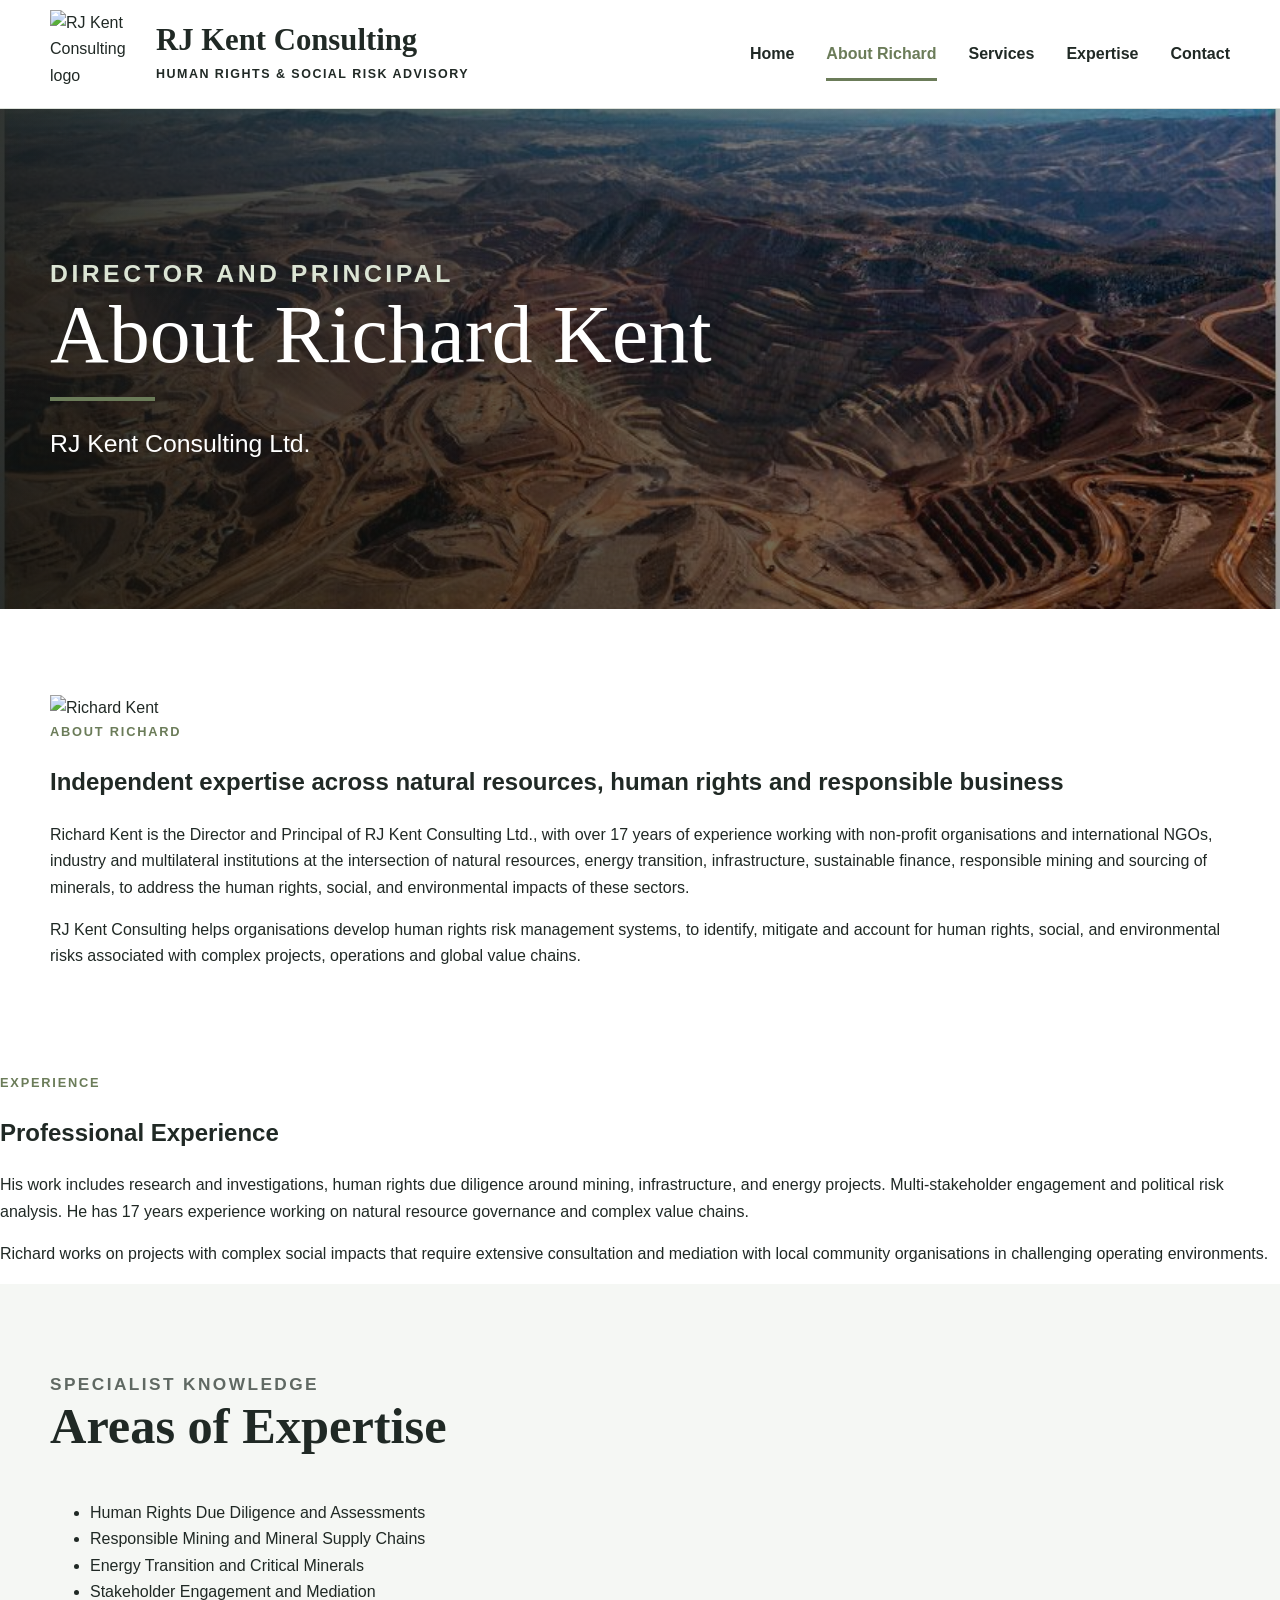
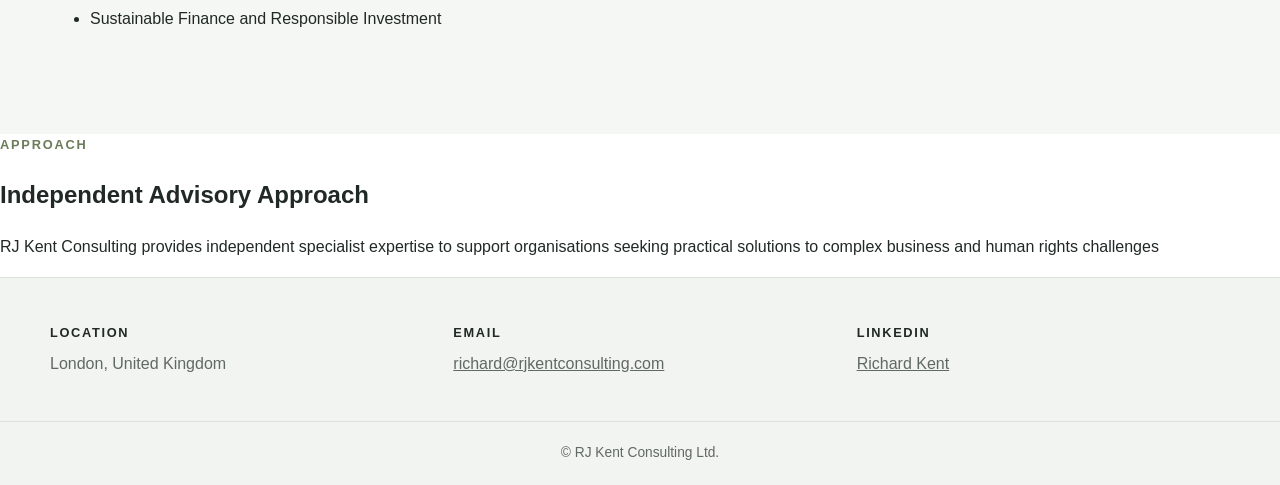
==== about.html @ 189453a2 "Update about.html" ====
<!DOCTYPE html>
<html lang="en">

<head>
	<meta charset="utf-8">

	<meta
		name="viewport"
		content="width=device-width, initial-scale=1"
	>

	<title>
		About Richard Kent | RJ Kent Consulting
	</title>

	<meta
		name="description"
		content="Richard Kent is the Director and Principal of RJ Kent Consulting Ltd., specialising in human rights, responsible mining, energy transition and sustainable finance."
	>

	<link
		rel="icon"
		type="image/png"
		href="images/rjk-logo-icon.png"
	>

	<link
		rel="stylesheet"
		href="css/site.css"
	>
</head>

<body>

	<!-- Header -->

	<header class="site-header">

		<div class="header-inner">

			<a class="brand" href="index.html">

				<img
					class="brand-icon"
					src="images/rjk-logo-icon.png"
					alt="RJ Kent Consulting logo"
				>

				<div class="brand-copy">

					<strong>
						RJ Kent Consulting
					</strong>

					<span>
						Human Rights &amp; Social Risk Advisory
					</span>

				</div>

			</a>

			<nav
				class="site-nav"
				aria-label="Main navigation"
			>

				<a href="index.html">
					Home
				</a>

				<a
					class="active"
					href="about.html"
				>
					About Richard
				</a>

				<a href="services.html">
					Services
				</a>

				<a href="expertise.html">
					Expertise
				</a>

				<a href="#contact">
					Contact
				</a>

			</nav>

		</div>

	</header>


	<!-- Main content -->

	<main>

		<!-- Hero -->

		<section class="hero about-hero">

			<div class="hero-inner">

				<p class="eyebrow hero-eyebrow">
					Director and Principal
				</p>

				<h1>
					About Richard Kent
				</h1>

				<div class="hero-accent"></div>

				<p>
					RJ Kent Consulting Ltd.
				</p>

			</div>

		</section>


		<!-- About introduction -->

		<section class="section">

			<div class="about-page-intro">

				<div class="about-page-photo">

					<img
						src="images/richard.jpeg"
						alt="Richard Kent"
					>

				</div>

				<div class="about-page-summary">

					<p class="eyebrow">
						About Richard
					</p>

					<h2>
						Independent expertise across natural resources,
						human rights and responsible business
					</h2>

					<p>
						Richard Kent is the Director and Principal of RJ Kent Consulting Ltd.,
						with over 17 years of experience working with non-profit
						organisations and international NGOs, industry and multilateral institutions at the intersection of natural resources, energy transition, infrastructure, sustainable
						finance, responsible mining and sourcing of minerals, to address the human rights, social, and environmental
						impacts of these sectors.
					</p>

					<p>
						RJ Kent Consulting helps organisations develop human rights risk management systems, to identify, mitigate and account
						for human rights, social, and environmental risks associated with complex projects,
						operations and global value chains.
					</p>

				</div>

			</div>

		</section>


		<!-- Professional experience -->

		<section class="about-content-section">

			<div class="about-content-inner">

				<div class="about-section-heading">

					<p class="eyebrow">
						Experience
					</p>

					<h2>
						Professional Experience
					</h2>

				</div>

				<div class="about-section-copy">

					<p>
						His work includes research and investigations, human rights due diligence around mining, infrastructure, and energy projects. Multi-stakeholder
						engagement and political risk analysis. He has 17 years experience working on natural resource governance and complex value chains.
					</p>

					<p>
						Richard works on projects with complex social impacts that require extensive consultation and mediation with local community organisations in challenging operating environments.
					</p>

				</div>

			</div>

		</section>


		<!-- Areas of expertise -->

		<section class="section section-soft">

			<div class="section-heading">

				<p class="eyebrow">
					Specialist Knowledge
				</p>

				<h2>
					Areas of Expertise
				</h2>

			</div>

			<ul class="expertise-list">

				<li>
					Human Rights Due Diligence and Assessments
				</li>

				<li>
					Responsible Mining and Mineral Supply Chains
				</li>

				<li>
					Energy Transition and Critical Minerals
				</li>

				<li>
					Stakeholder Engagement and Mediation
				</li>

				<li>
					Sustainable Finance and Responsible Investment
				</li>

			</ul>

		</section>


		<!-- Independent approach -->

		<section class="about-content-section">

			<div class="about-content-inner">

				<div class="about-section-heading">

					<p class="eyebrow">
						Approach
					</p>

					<h2>
						Independent Advisory Approach
					</h2>

				</div>

				<div class="about-section-copy">

					<p>
						RJ Kent Consulting provides independent specialist expertise to support
						organisations seeking practical solutions to complex business and human rights challenges
					</p>

				</div>

			</div>

		</section>

	</main>


	<!-- Footer -->

	<footer id="contact" class="site-footer">

		<div class="footer-inner">

			<div>

				<h3>
					Location
				</h3>

				<p>
					London, United Kingdom
				</p>

			</div>

			<div>

				<h3>
					Email
				</h3>

				<p>

					<a href="mailto:richard@rjkentconsulting.com">
						richard@rjkentconsulting.com
					</a>

				</p>

			</div>

			<div>

				<h3>
					LinkedIn
				</h3>

				<p>

					<a
						href="https://www.linkedin.com/in/richard-kent-b6029182/"
						target="_blank"
						rel="noopener noreferrer"
					>
						Richard Kent
					</a>

				</p>

			</div>

		</div>

		<div class="footer-bottom">
			&copy; RJ Kent Consulting Ltd.
		</div>

	</footer>

</body>

</html>
---- css/site.css ----
:root {
	--ink: #202925;
	--muted: #606963;
	--sage: #6b7c59;
	--sage-light: #e8eee2;
	--paper: #ffffff;
	--soft: #f5f7f4;
	--border: #dce1da;
	--max-width: 1180px;
}

* {
	box-sizing: border-box;
}

html {
	scroll-behavior: smooth;
}

body {
	margin: 0;
	color: var(--ink);
	background: var(--paper);
	font-family: Arial, Helvetica, sans-serif;
	line-height: 1.65;
}

a {
	color: inherit;
}

img {
	display: block;
	max-width: 100%;
}

/* Header */

.site-header {
	position: sticky;
	top: 0;
	z-index: 100;
	background: rgba(255, 255, 255, 0.97);
	border-bottom: 1px solid var(--border);
	backdrop-filter: blur(10px);
}

.header-inner {
	width: min(var(--max-width), calc(100% - 40px));
	min-height: 108px;
	margin: 0 auto;
	display: flex;
	align-items: center;
	justify-content: space-between;
	gap: 30px;
}

.brand {
	display: flex;
	align-items: center;
	gap: 18px;
	text-decoration: none;
}

.brand-icon {
	width: 88px;
	height: 88px;
	object-fit: contain;
}

.brand-copy strong {
	display: block;
	font-family: Georgia, "Times New Roman", serif;
	font-size: clamp(1.55rem, 2.4vw, 2.3rem);
	font-weight: 600;
	line-height: 1.1;
}

.brand-copy span {
	display: block;
	margin-top: 6px;
	font-size: 0.78rem;
	font-weight: 700;
	letter-spacing: 0.12em;
	text-transform: uppercase;
}

.site-nav {
	display: flex;
	align-items: center;
	gap: 32px;
}

.site-nav a {
	position: relative;
	padding: 18px 0;
	text-decoration: none;
	font-size: 1rem;
	font-weight: 700;
	white-space: nowrap;
}

.site-nav a::after {
	content: "";
	position: absolute;
	left: 0;
	right: 0;
	bottom: 4px;
	height: 3px;
	background: var(--sage);
	transform: scaleX(0);
	transition: transform 0.2s ease;
}

.site-nav a:hover::after,
.site-nav a.active::after {
	transform: scaleX(1);
}

.site-nav a.active {
	color: var(--sage);
}

/* Hero */

.hero {
	position: relative;
	min-height: 500px;
	display: grid;
	align-items: center;
	color: #ffffff;
	isolation: isolate;

	background:
		linear-gradient(
			90deg,
			rgba(18, 22, 19, 0.86),
			rgba(18, 22, 19, 0.28)
		),
		url("../images/mine_landscape.jpeg") center / cover no-repeat;
}

.hero::after {
	content: "";
	position: absolute;
	inset: 0;
	z-index: -1;
	background: linear-gradient(
		180deg,
		rgba(0, 0, 0, 0.03),
		rgba(0, 0, 0, 0.18)
	);
}

.hero-inner {
	width: min(var(--max-width), calc(100% - 40px));
	margin: 0 auto;
	padding: 90px 0;
}

.hero h1 {
	margin: 0 0 20px;
	font-family: Georgia, "Times New Roman", serif;
	font-size: clamp(3rem, 7vw, 5.1rem);
	font-weight: 500;
	line-height: 1.03;
}

.hero-accent {
	width: 105px;
	height: 4px;
	margin-bottom: 24px;
	background: var(--sage);
}

.hero p {
	max-width: 700px;
	margin: 0;
	font-size: clamp(1.15rem, 2vw, 1.55rem);
	line-height: 1.55;
}

/* Page sections */

.section {
	width: min(var(--max-width), calc(100% - 40px));
	margin: 0 auto;
	padding: 86px 0;
}

.section-heading {
	max-width: 850px;
	margin-bottom: 44px;
}

.eyebrow {
	margin: 0 0 10px;
	color: var(--sage);
	font-size: 0.8rem;
	font-weight: 800;
	letter-spacing: 0.14em;
	text-transform: uppercase;
}

.section-heading h2 {
	margin: 0 0 16px;
	font-family: Georgia, "Times New Roman", serif;
	font-size: clamp(2rem, 4vw, 3.15rem);
	line-height: 1.15;
}

.section-heading p {
	margin: 0;
	color: var(--muted);
	font-size: 1.08rem;
}

/* Service cards */

.card-grid {
	display: grid;
	grid-template-columns: repeat(2, minmax(0, 1fr));
	gap: 26px;
}

.card {
	display: flex;
	min-height: 315px;
	flex-direction: column;
	padding: 34px;
	background: var(--soft);
	border: 1px solid var(--border);
	border-radius: 12px;
	box-shadow: 0 10px 28px rgba(29, 41, 34, 0.06);
	transition:
		transform 0.2s ease,
		box-shadow 0.2s ease;
}

.card:hover {
	transform: translateY(-4px);
	box-shadow: 0 16px 34px rgba(29, 41, 34, 0.11);
}

.card::before {
	content: "";
	width: 64px;
	height: 4px;
	margin-bottom: 24px;
	background: var(--sage);
	border-radius: 999px;
}

.card h3 {
	margin: 0 0 15px;
	font-family: Georgia, "Times New Roman", serif;
	font-size: 1.55rem;
	line-height: 1.25;
}

.card p {
	flex-grow: 1;
	margin: 0 0 25px;
	color: var(--muted);
}

.tags {
	display: flex;
	flex-wrap: wrap;
	gap: 8px;
	margin: 0;
	padding: 0;
	list-style: none;
}

.tag {
	display: inline-block;
	padding: 7px 12px;
	color: #4b5a3f;
	background: var(--sage-light);
	border-radius: 999px;
	font-size: 0.74rem;
	font-weight: 800;
}

/* Call to action */

.cta {
	background: var(--ink);
	color: #ffffff;
}

.cta-inner {
	width: min(var(--max-width), calc(100% - 40px));
	margin: 0 auto;
	padding: 70px 0;
	display: flex;
	align-items: center;
	justify-content: space-between;
	gap: 32px;
}

.cta h2 {
	margin: 0 0 10px;
	font-family: Georgia, "Times New Roman", serif;
	font-size: clamp(2rem, 4vw, 3rem);
}

.cta p {
	max-width: 760px;
	margin: 0;
	color: rgba(255, 255, 255, 0.76);
}

.button {
	display: inline-block;
	padding: 14px 23px;
	color: #ffffff;
	background: var(--sage);
	border-radius: 4px;
	text-decoration: none;
	font-weight: 800;
	white-space: nowrap;
}

/* Footer */

.site-footer {
	background: #f2f4f1;
	border-top: 1px solid var(--border);
}

.footer-inner {
	width: min(var(--max-width), calc(100% - 40px));
	margin: 0 auto;
	padding: 44px 0;
	display: grid;
	grid-template-columns: repeat(3, 1fr);
	gap: 30px;
}

.footer-inner h3 {
	margin: 0 0 8px;
	font-size: 0.8rem;
	letter-spacing: 0.13em;
	text-transform: uppercase;
}

.footer-inner p {
	margin: 0;
	color: var(--muted);
}

.footer-bottom {
	padding: 20px;
	text-align: center;
	color: var(--muted);
	border-top: 1px solid var(--border);
	font-size: 0.86rem;
}

/* Responsive */

@media screen and (max-width: 940px) {
	.header-inner {
		padding: 18px 0;
		align-items: flex-start;
		flex-direction: column;
	}

	.site-nav {
		width: 100%;
		gap: 22px;
		overflow-x: auto;
	}

	.brand-icon {
		width: 72px;
		height: 72px;
	}

	.card-grid {
		grid-template-columns: 1fr;
	}

	.footer-inner {
		grid-template-columns: 1fr;
	}

	.cta-inner {
		align-items: flex-start;
		flex-direction: column;
	}
}

@media screen and (max-width: 560px) {
	.header-inner,
	.hero-inner,
	.section,
	.cta-inner,
	.footer-inner {
		width: min(calc(100% - 26px), var(--max-width));
	}

	.brand-copy span {
		font-size: 0.67rem;
	}

	.hero {
		min-height: 430px;
	}

	.card {
		min-height: 0;
		padding: 26px;
	}
}

/* Homepage hero additions */

.hero-eyebrow {
	color: #dce5d5;
}

.hero-actions {
	display: flex;
	flex-wrap: wrap;
	gap: 14px;
	margin-top: 34px;
}

.button-secondary {
	color: #ffffff;
	background: transparent;
	border: 1px solid rgba(255, 255, 255, 0.7);
}

.button-secondary:hover {
	background: rgba(255, 255, 255, 0.12);
}


/* Card category */

.card-category {
	flex-grow: 0 !important;
	margin: 0 0 8px !important;
	color: var(--sage) !important;
	font-size: 0.76rem;
	font-weight: 800;
	letter-spacing: 0.12em;
	text-transform: uppercase;
}


/* Soft background section */

.section-soft {
	width: 100%;
	max-width: none;
	padding-left: max(20px, calc((100% - var(--max-width)) / 2));
	padding-right: max(20px, calc((100% - var(--max-width)) / 2));
	background: var(--soft);
}


/* About preview */

.about-preview {
	width: min(var(--max-width), 100%);
	margin: 0 auto;
	display: grid;
	grid-template-columns: 1.25fr 0.75fr;
	align-items: center;
	gap: 64px;
}

.about-preview-content h2 {
	margin: 0 0 20px;
	font-family: Georgia, "Times New Roman", serif;
	font-size: clamp(2rem, 4vw, 3.2rem);
	line-height: 1.15;
}

.about-preview-content p {
	color: var(--muted);
}

.about-preview-image img {
	width: 100%;
	max-height: 520px;
	object-fit: cover;
	object-position: center;
	border-radius: 12px;
	box-shadow: 0 16px 38px rgba(29, 41, 34, 0.13);
}

.text-link {
	display: inline-block;
	margin-top: 10px;
	color: var(--sage);
	font-weight: 800;
	text-decoration: none;
}

.text-link:hover {
	text-decoration: underline;
}


@media screen and (max-width: 800px) {

	.about-preview {
		grid-template-columns: 1fr;
		gap: 36px;
	}

	.about-preview-image {
    display: flex;
    justify-content: center;
}

.about-preview-image img {
    width: 75%;
    max-width: 340px;
    object-fit: cover;
    object-position: center;
    border-radius: 12px;
    box-shadow: 0 16px 38px rgba(29, 41, 34, 0.13);
}

}
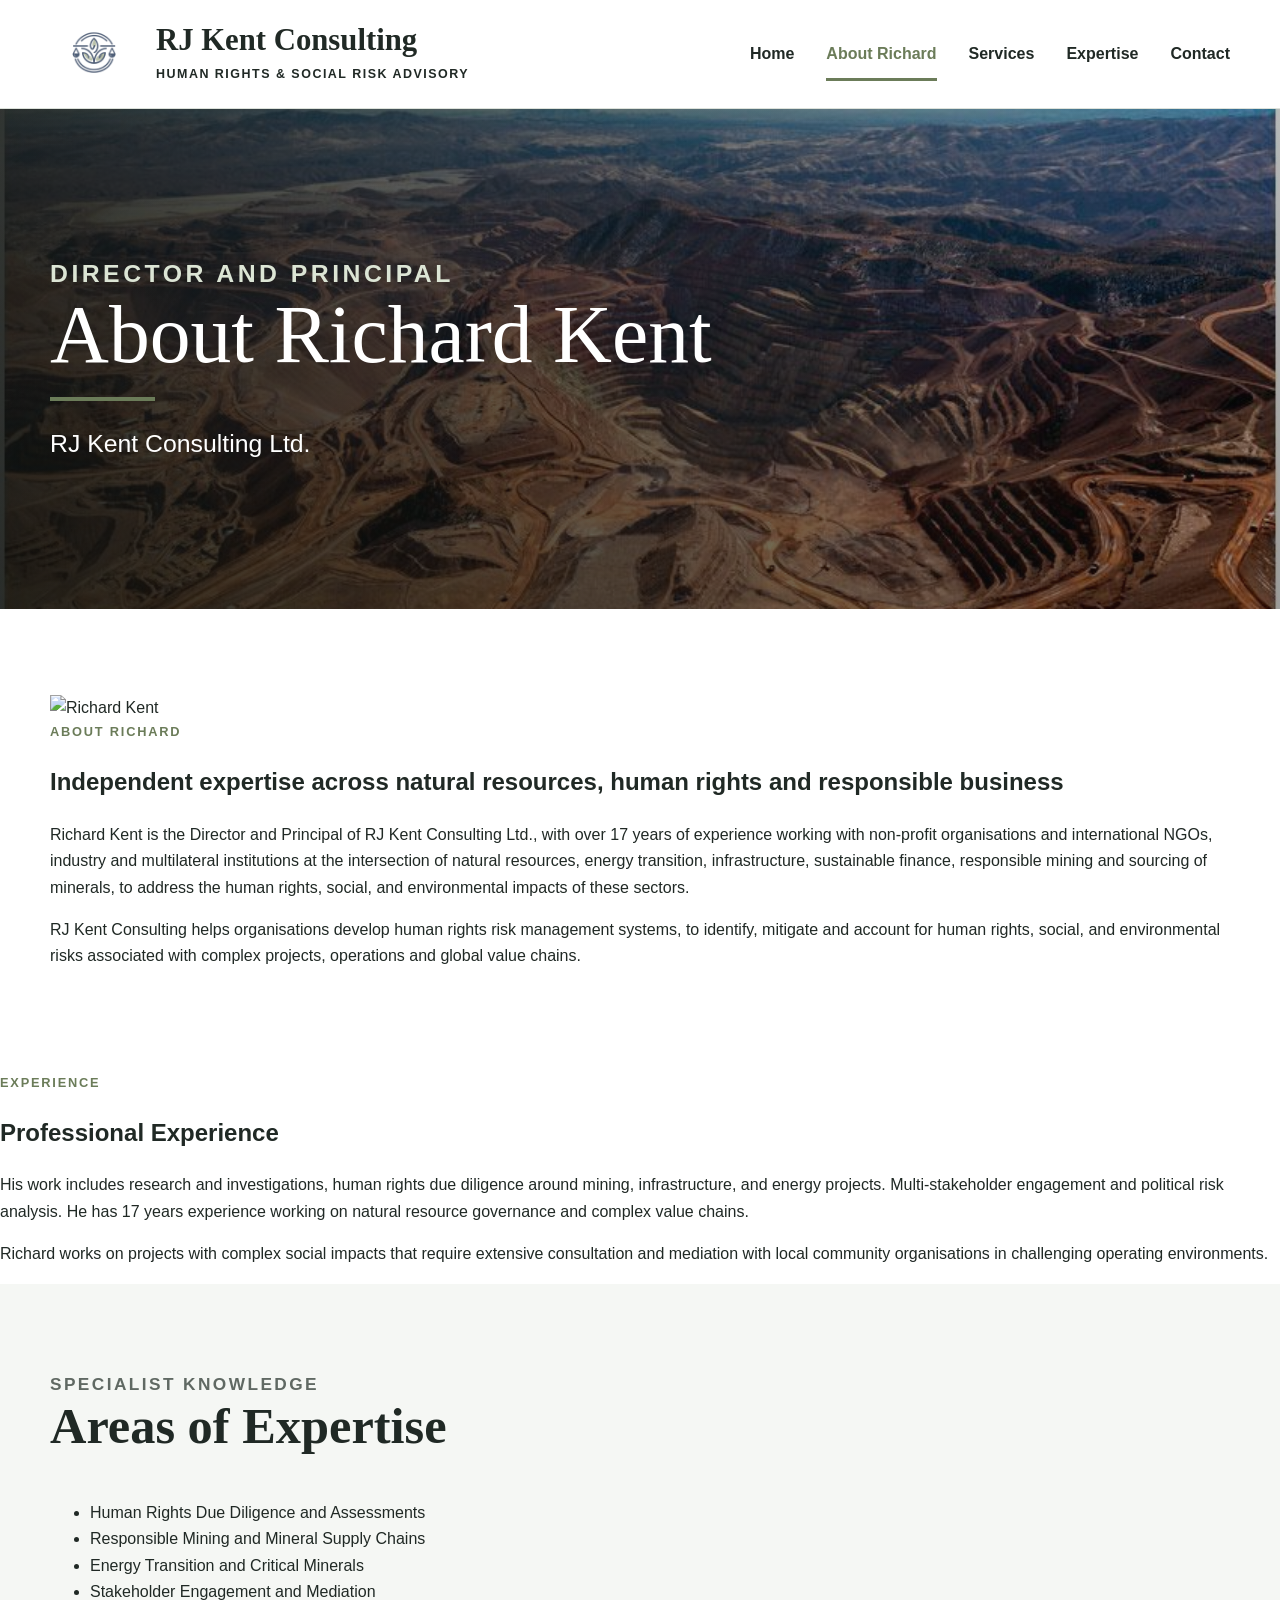
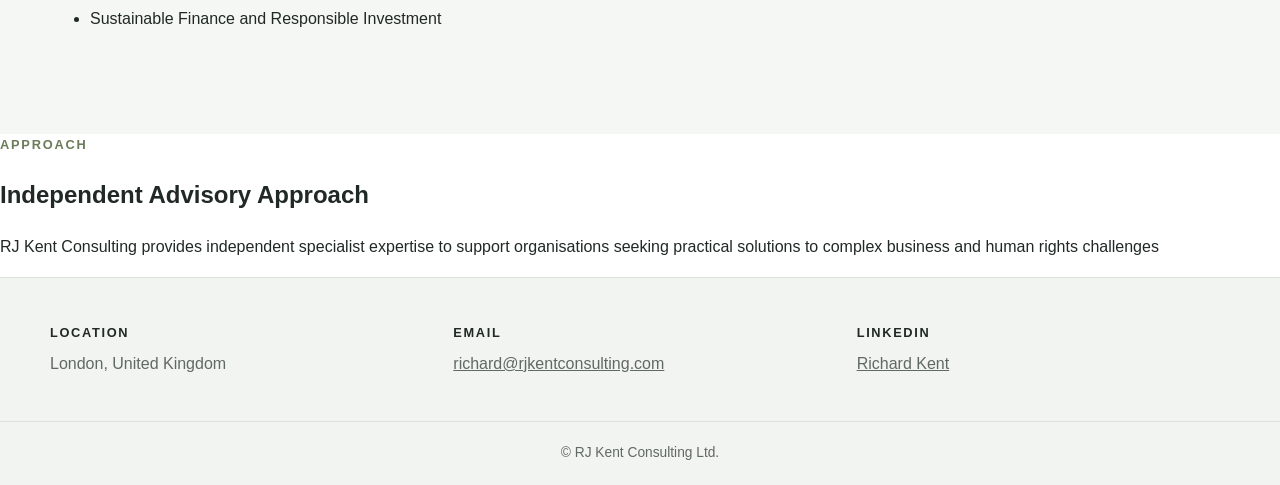
==== commit 6c2239e9: "Update about.html" ====
--- a/about.html
+++ b/about.html
@@ -21,7 +21,7 @@
 	<link
 		rel="icon"
 		type="image/png"
-		href="images/rjk-logo-icon.png"
+		href="images/logo-rjk.png"
 	>
 
 	<link
@@ -42,7 +42,7 @@
 
 				<img
 					class="brand-icon"
-					src="images/rjk-logo-icon.png"
+					src="images/logo-rjk.png"
 					alt="RJ Kent Consulting logo"
 				>
 
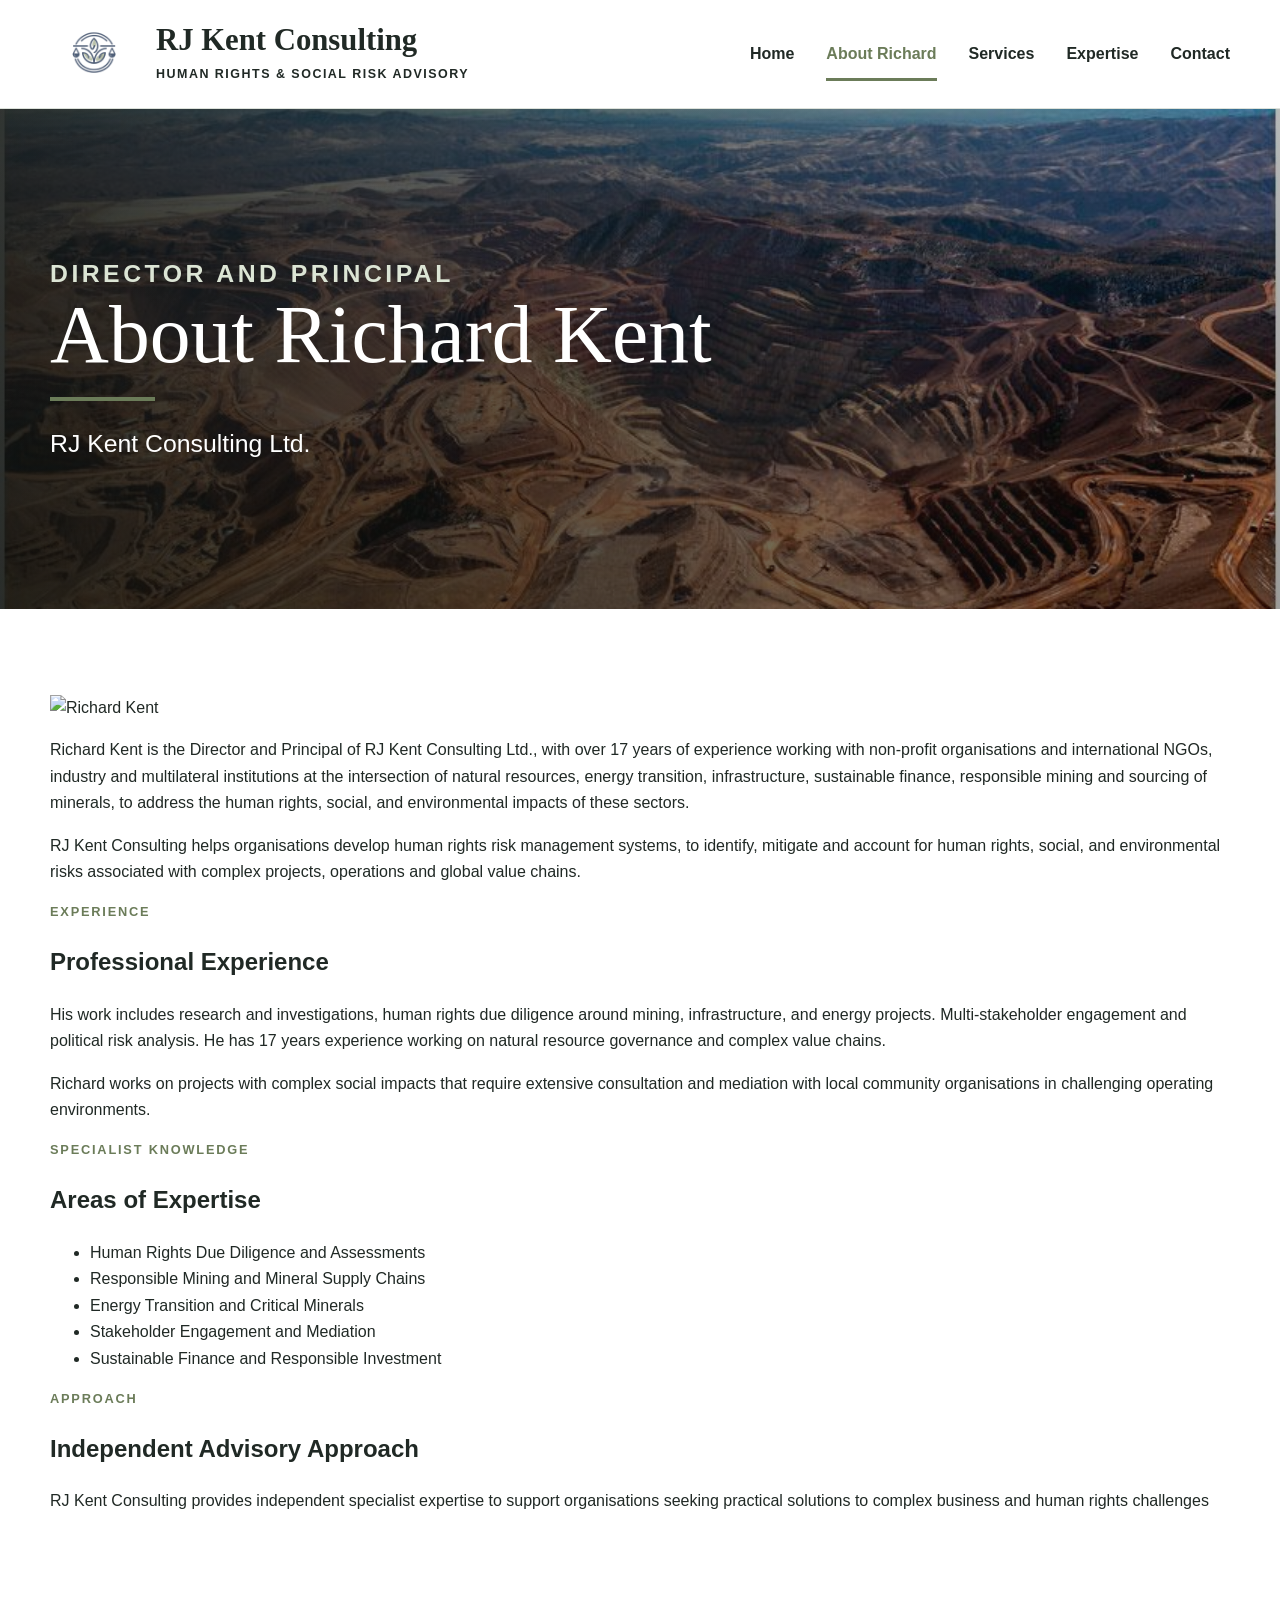
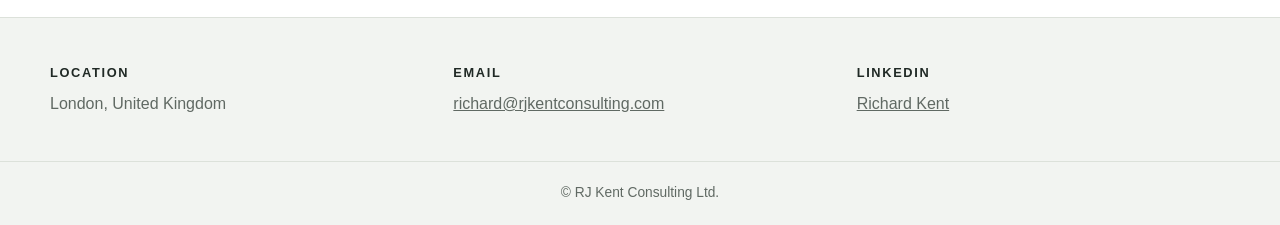
==== commit 9e3c659e: "Update about.html" ====
--- a/about.html
+++ b/about.html
@@ -99,119 +99,93 @@
 
 	<main>
 
-		<!-- Hero -->
-
-		<section class="hero about-hero">
-
-			<div class="hero-inner">
-
-				<p class="eyebrow hero-eyebrow">
-					Director and Principal
-				</p>
-
-				<h1>
-					About Richard Kent
-				</h1>
-
-				<div class="hero-accent"></div>
-
-				<p>
-					RJ Kent Consulting Ltd.
-				</p>
-
-			</div>
-
-		</section>
-
-
-		<!-- About introduction -->
-
-		<section class="section">
-
-			<div class="about-page-intro">
-
-				<div class="about-page-photo">
-
-					<img
-						src="images/richard.jpeg"
-						alt="Richard Kent"
-					>
-
-				</div>
-
-				<div class="about-page-summary">
-
-					<p class="eyebrow">
-						About Richard
-					</p>
-
-					<h2>
-						Independent expertise across natural resources,
-						human rights and responsible business
-					</h2>
-
-					<p>
-						Richard Kent is the Director and Principal of RJ Kent Consulting Ltd.,
-						with over 17 years of experience working with non-profit
-						organisations and international NGOs, industry and multilateral institutions at the intersection of natural resources, energy transition, infrastructure, sustainable
-						finance, responsible mining and sourcing of minerals, to address the human rights, social, and environmental
-						impacts of these sectors.
-					</p>
-
-					<p>
-						RJ Kent Consulting helps organisations develop human rights risk management systems, to identify, mitigate and account
-						for human rights, social, and environmental risks associated with complex projects,
-						operations and global value chains.
-					</p>
-
-				</div>
-
-			</div>
-
-		</section>
-
-
-		<!-- Professional experience -->
-
-		<section class="about-content-section">
-
-			<div class="about-content-inner">
-
-				<div class="about-section-heading">
-
-					<p class="eyebrow">
-						Experience
-					</p>
-
-					<h2>
-						Professional Experience
-					</h2>
-
-				</div>
-
-				<div class="about-section-copy">
-
-					<p>
-						His work includes research and investigations, human rights due diligence around mining, infrastructure, and energy projects. Multi-stakeholder
-						engagement and political risk analysis. He has 17 years experience working on natural resource governance and complex value chains.
-					</p>
-
-					<p>
-						Richard works on projects with complex social impacts that require extensive consultation and mediation with local community organisations in challenging operating environments.
-					</p>
-
-				</div>
-
-			</div>
-
-		</section>
-
-
-		<!-- Areas of expertise -->
-
-		<section class="section section-soft">
-
-			<div class="section-heading">
+
+	<!-- Hero -->
+
+	<section class="hero about-hero">
+
+		<div class="hero-inner">
+
+			<p class="eyebrow hero-eyebrow">
+				Director and Principal
+			</p>
+
+			<h1>
+				About Richard Kent
+			</h1>
+
+			<div class="hero-accent"></div>
+
+			<p>
+				RJ Kent Consulting Ltd.
+			</p>
+
+		</div>
+
+	</section>
+
+
+	<!-- About Richard -->
+
+	<section class="section about-page">
+
+		<div class="about-introduction">
+
+			<div class="about-portrait">
+
+				<img
+					src="images/richard.jpeg"
+					alt="Richard Kent"
+				>
+
+			</div>
+
+			<div class="about-introduction-copy">
+
+				<p>
+					Richard Kent is the Director and Principal of RJ Kent Consulting Ltd.,
+					with over 17 years of experience working with non-profit
+					organisations and international NGOs, industry and multilateral institutions at the intersection of natural resources, energy transition, infrastructure, sustainable
+					finance, responsible mining and sourcing of minerals, to address the human rights, social, and environmental
+					impacts of these sectors.
+				</p>
+
+				<p>
+					RJ Kent Consulting helps organisations develop human rights risk management systems, to identify, mitigate and account
+					for human rights, social, and environmental risks associated with complex projects,
+					operations and global value chains.
+				</p>
+
+			</div>
+
+		</div>
+
+
+		<div class="about-reading-column">
+
+			<section class="about-text-block">
+
+				<p class="eyebrow">
+					Experience
+				</p>
+
+				<h2>
+					Professional Experience
+				</h2>
+
+				<p>
+					His work includes research and investigations, human rights due diligence around mining, infrastructure, and energy projects. Multi-stakeholder
+					engagement and political risk analysis. He has 17 years experience working on natural resource governance and complex value chains.
+				</p>
+
+				<p>
+					Richard works on projects with complex social impacts that require extensive consultation and mediation with local community organisations in challenging operating environments.
+				</p>
+
+			</section>
+
+
+			<section class="about-text-block">
 
 				<p class="eyebrow">
 					Specialist Knowledge
@@ -221,67 +195,55 @@
 					Areas of Expertise
 				</h2>
 
-			</div>
-
-			<ul class="expertise-list">
-
-				<li>
-					Human Rights Due Diligence and Assessments
-				</li>
-
-				<li>
-					Responsible Mining and Mineral Supply Chains
-				</li>
-
-				<li>
-					Energy Transition and Critical Minerals
-				</li>
-
-				<li>
-					Stakeholder Engagement and Mediation
-				</li>
-
-				<li>
-					Sustainable Finance and Responsible Investment
-				</li>
-
-			</ul>
-
-		</section>
-
-
-		<!-- Independent approach -->
-
-		<section class="about-content-section">
-
-			<div class="about-content-inner">
-
-				<div class="about-section-heading">
-
-					<p class="eyebrow">
-						Approach
-					</p>
-
-					<h2>
-						Independent Advisory Approach
-					</h2>
-
-				</div>
-
-				<div class="about-section-copy">
-
-					<p>
-						RJ Kent Consulting provides independent specialist expertise to support
-						organisations seeking practical solutions to complex business and human rights challenges
-					</p>
-
-				</div>
-
-			</div>
-
-		</section>
-
-	</main>
+				<ul class="about-expertise-list">
+
+					<li>
+						Human Rights Due Diligence and Assessments
+					</li>
+
+					<li>
+						Responsible Mining and Mineral Supply Chains
+					</li>
+
+					<li>
+						Energy Transition and Critical Minerals
+					</li>
+
+					<li>
+						Stakeholder Engagement and Mediation
+					</li>
+
+					<li>
+						Sustainable Finance and Responsible Investment
+					</li>
+
+				</ul>
+
+			</section>
+
+
+			<section class="about-text-block">
+
+				<p class="eyebrow">
+					Approach
+				</p>
+
+				<h2>
+					Independent Advisory Approach
+				</h2>
+
+				<p>
+					RJ Kent Consulting provides independent specialist expertise to support
+					organisations seeking practical solutions to complex business and human rights challenges
+				</p>
+
+			</section>
+
+		</div>
+
+	</section>
+
+</main>
 
 
 	<!-- Footer -->
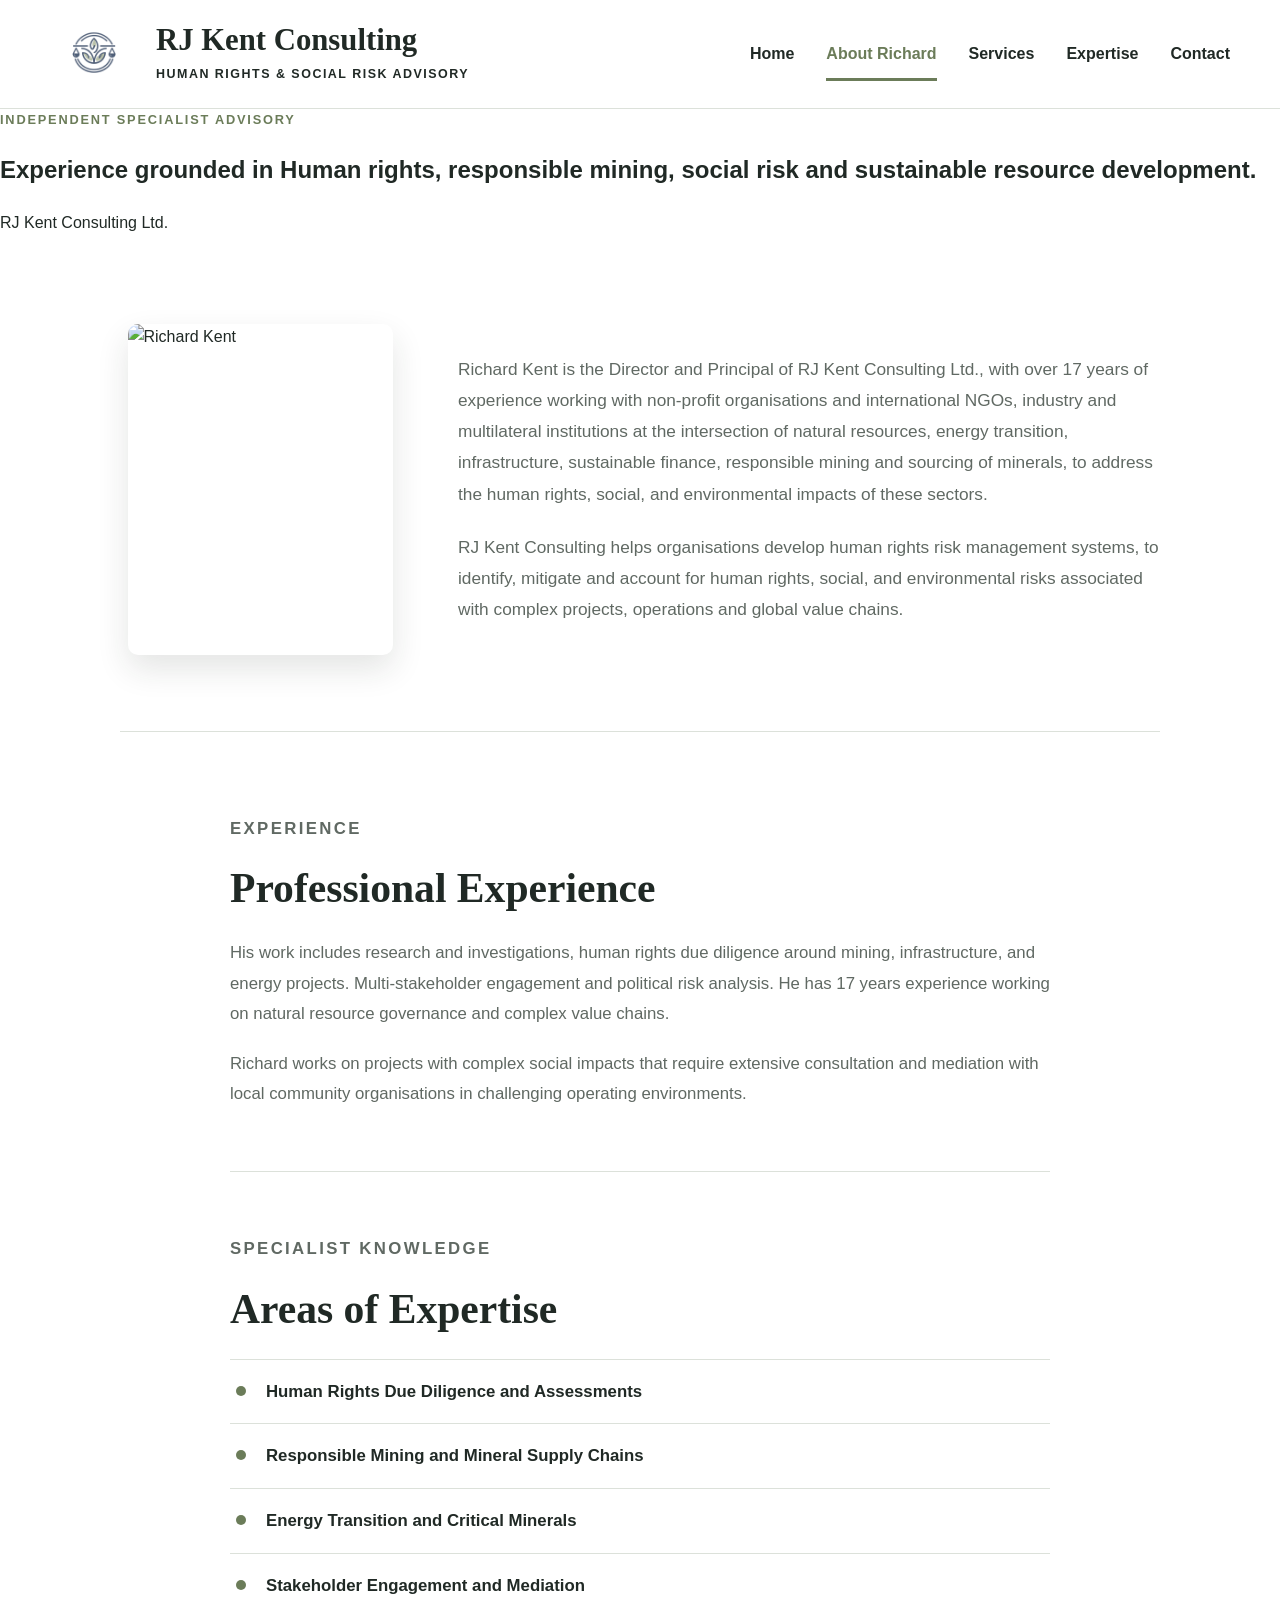
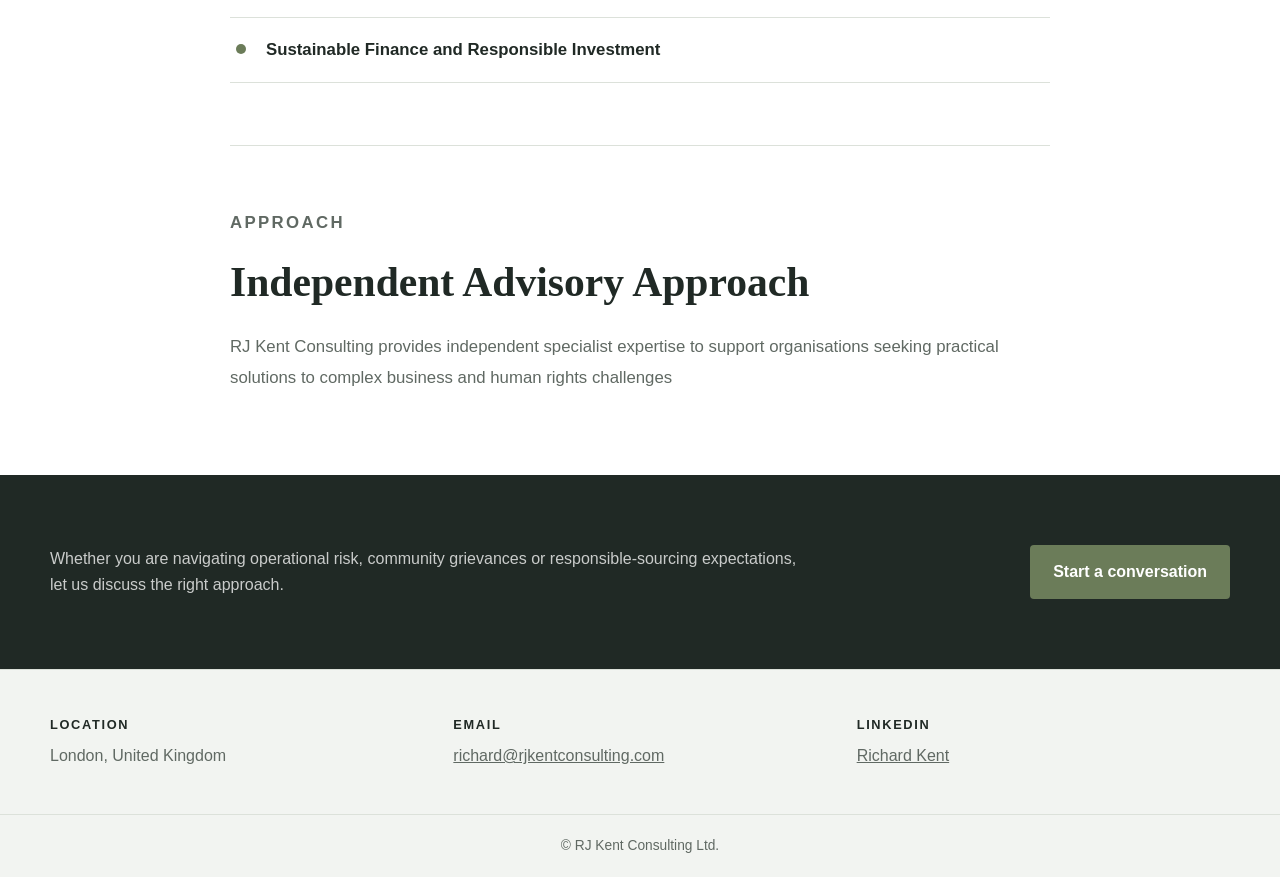
==== commit 06797edb: "Update about.html" ====
--- a/about.html
+++ b/about.html
@@ -101,28 +101,26 @@
 
 
 	<!-- Hero -->
-
-	<section class="hero about-hero">
-
-		<div class="hero-inner">
-
-			<p class="eyebrow hero-eyebrow">
-				Director and Principal
-			</p>
-
-			<h1>
-				About Richard Kent
-			</h1>
-
-			<div class="hero-accent"></div>
-
-			<p>
-				RJ Kent Consulting Ltd.
-			</p>
-
-		</div>
-
-	</section>
+		<section class="about-banner">
+
+	<div class="about-banner-inner">
+
+		<p class="eyebrow">
+			Independent Specialist Advisory
+		</p>
+
+		<h1>
+			Experience grounded in Human rights, responsible mining, social risk and sustainable
+			resource development.
+		</h1>
+
+		<p>
+			RJ Kent Consulting Ltd. 
+		</p>
+
+	</div>
+
+</section>
 
 
 	<!-- About Richard -->
@@ -244,7 +242,29 @@
 	</section>
 
 </main>
-
+<section class="cta">
+
+		<div class="cta-inner">
+
+			<div>
+				<p>
+					Whether you are navigating operational risk,
+					community grievances or responsible-sourcing
+					expectations, let us discuss the right approach.
+				</p>
+
+			</div>
+
+			<a
+				class="button"
+				href="mailto:richard@rjkentconsulting.com"
+			>
+				Start a conversation
+			</a>
+
+		</div>
+
+	</section>
 
 	<!-- Footer -->
 
--- a/css/site.css
+++ b/css/site.css
@@ -530,3 +530,274 @@
 }
 
 }
+
+/* About page */
+
+.about-hero {
+	min-height: 330px;
+}
+
+.about-hero .hero-inner {
+	padding-top: 68px;
+	padding-bottom: 68px;
+}
+
+.about-page {
+	padding-top: 72px;
+	padding-bottom: 82px;
+}
+
+.about-introduction {
+	display: grid;
+	grid-template-columns: 280px minmax(0, 1fr);
+	align-items: center;
+	gap: 58px;
+	max-width: 1040px;
+	margin: 0 auto 82px;
+	padding-bottom: 76px;
+	border-bottom: 1px solid var(--border);
+}
+
+.about-portrait {
+	display: flex;
+	justify-content: center;
+}
+
+.about-portrait img {
+	width: 100%;
+	max-width: 265px;
+	aspect-ratio: 4 / 5;
+	object-fit: cover;
+	object-position: center;
+	border-radius: 10px;
+	box-shadow: 0 14px 32px rgba(29, 41, 34, 0.12);
+}
+
+.about-introduction-copy p {
+	margin-top: 0;
+	margin-bottom: 22px;
+	color: var(--muted);
+	font-size: 1.08rem;
+	line-height: 1.8;
+}
+
+.about-introduction-copy p:last-child {
+	margin-bottom: 0;
+}
+
+.about-reading-column {
+	max-width: 820px;
+	margin: 0 auto;
+}
+
+.about-text-block {
+	padding: 0 0 62px;
+	margin-bottom: 62px;
+	border-bottom: 1px solid var(--border);
+}
+
+.about-text-block:last-child {
+	padding-bottom: 0;
+	margin-bottom: 0;
+	border-bottom: 0;
+}
+
+.about-text-block h2 {
+	margin: 0 0 24px;
+	font-family: Georgia, "Times New Roman", serif;
+	font-size: clamp(1.9rem, 3.5vw, 2.6rem);
+	line-height: 1.2;
+}
+
+.about-text-block p {
+	margin-top: 0;
+	margin-bottom: 20px;
+	color: var(--muted);
+	font-size: 1.05rem;
+	line-height: 1.8;
+}
+
+.about-text-block p:last-child {
+	margin-bottom: 0;
+}
+
+.about-expertise-list {
+	margin: 0;
+	padding: 0;
+	list-style: none;
+	border-top: 1px solid var(--border);
+}
+
+.about-expertise-list li {
+	position: relative;
+	padding: 18px 20px 18px 36px;
+	border-bottom: 1px solid var(--border);
+	font-size: 1.05rem;
+	font-weight: 700;
+}
+
+.about-expertise-list li::before {
+	content: "";
+	position: absolute;
+	top: 26px;
+	left: 6px;
+	width: 10px;
+	height: 10px;
+	background: var(--sage);
+	border-radius: 50%;
+}
+
+@media screen and (max-width: 760px) {
+
+	.about-introduction {
+	display: grid;
+	grid-template-columns: 240px minmax(0, 1fr);
+	align-items: start;
+	gap: 64px;
+	max-width: 980px;
+	margin: 0 auto 82px;
+	padding-bottom: 76px;
+	border-bottom: 1px solid var(--border);
+}
+	.about-introduction-copy {
+	max-width: 700px;
+}
+
+	.about-portrait {
+	display: flex;
+	justify-content: center;
+	align-items: flex-start;
+}
+	.about-portrait {
+	align-self: start;
+	padding-top: 8px;
+}
+
+.about-portrait img {
+	width: 100%;
+	max-width: 230px;
+	aspect-ratio: 4 / 5;
+	object-fit: cover;
+	object-position: center;
+	border-radius: 10px;
+	box-shadow: 0 12px 28px rgba(29, 41, 34, 0.12);
+}
+
+}
+
+@media screen and (max-width: 560px) {
+
+	/* About page banner */
+
+.about-banner {
+	position: relative;
+	overflow: hidden;
+	background:
+		radial-gradient(
+			circle at 15% 30%,
+			rgba(255, 255, 255, 0.7),
+			transparent 38%
+		),
+		radial-gradient(
+			circle at 82% 22%,
+			rgba(108, 126, 90, 0.28),
+			transparent 42%
+		),
+		radial-gradient(
+			circle at 65% 90%,
+			rgba(190, 203, 178, 0.6),
+			transparent 46%
+		),
+		linear-gradient(
+			135deg,
+			#edf2e9 0%,
+			#dbe5d3 48%,
+			#c7d4bd 100%
+		);
+}
+
+.about-banner::before,
+.about-banner::after {
+	content: "";
+	position: absolute;
+	border-radius: 50%;
+	filter: blur(55px);
+	pointer-events: none;
+}
+
+.about-banner::before {
+	top: -110px;
+	right: 8%;
+	width: 330px;
+	height: 330px;
+	background: rgba(91, 112, 74, 0.2);
+}
+
+.about-banner::after {
+	bottom: -150px;
+	left: 12%;
+	width: 390px;
+	height: 390px;
+	background: rgba(255, 255, 255, 0.54);
+}
+
+.about-banner-inner {
+	position: relative;
+	z-index: 1;
+	width: min(var(--max-width), calc(100% - 40px));
+	margin: 0 auto;
+	padding: 94px 0 98px;
+}
+
+.about-banner .eyebrow {
+	margin-bottom: 16px;
+	color: #58694b;
+}
+
+.about-banner h1 {
+	max-width: 900px;
+	margin: 0 0 22px;
+	color: var(--ink);
+	font-family: Georgia, "Times New Roman", serif;
+	font-size: clamp(2.7rem, 5.5vw, 4.7rem);
+	font-weight: 500;
+	line-height: 1.08;
+}
+
+.about-banner p:last-child {
+	max-width: 690px;
+	margin: 0;
+	color: #526058;
+	font-size: clamp(1.05rem, 2vw, 1.3rem);
+	line-height: 1.6;
+}
+
+@media screen and (max-width: 560px) {
+
+	.about-banner-inner {
+		width: min(calc(100% - 26px), var(--max-width));
+		padding: 70px 0 74px;
+	}
+
+	.about-banner h1 {
+		font-size: 2.45rem;
+	}
+
+}
+	.about-page {
+		padding-top: 56px;
+		padding-bottom: 64px;
+	}
+
+	.about-introduction-copy p,
+	.about-text-block p {
+		font-size: 1rem;
+	}
+
+	.about-text-block {
+		padding-bottom: 48px;
+		margin-bottom: 48px;
+	}
+
+}
+
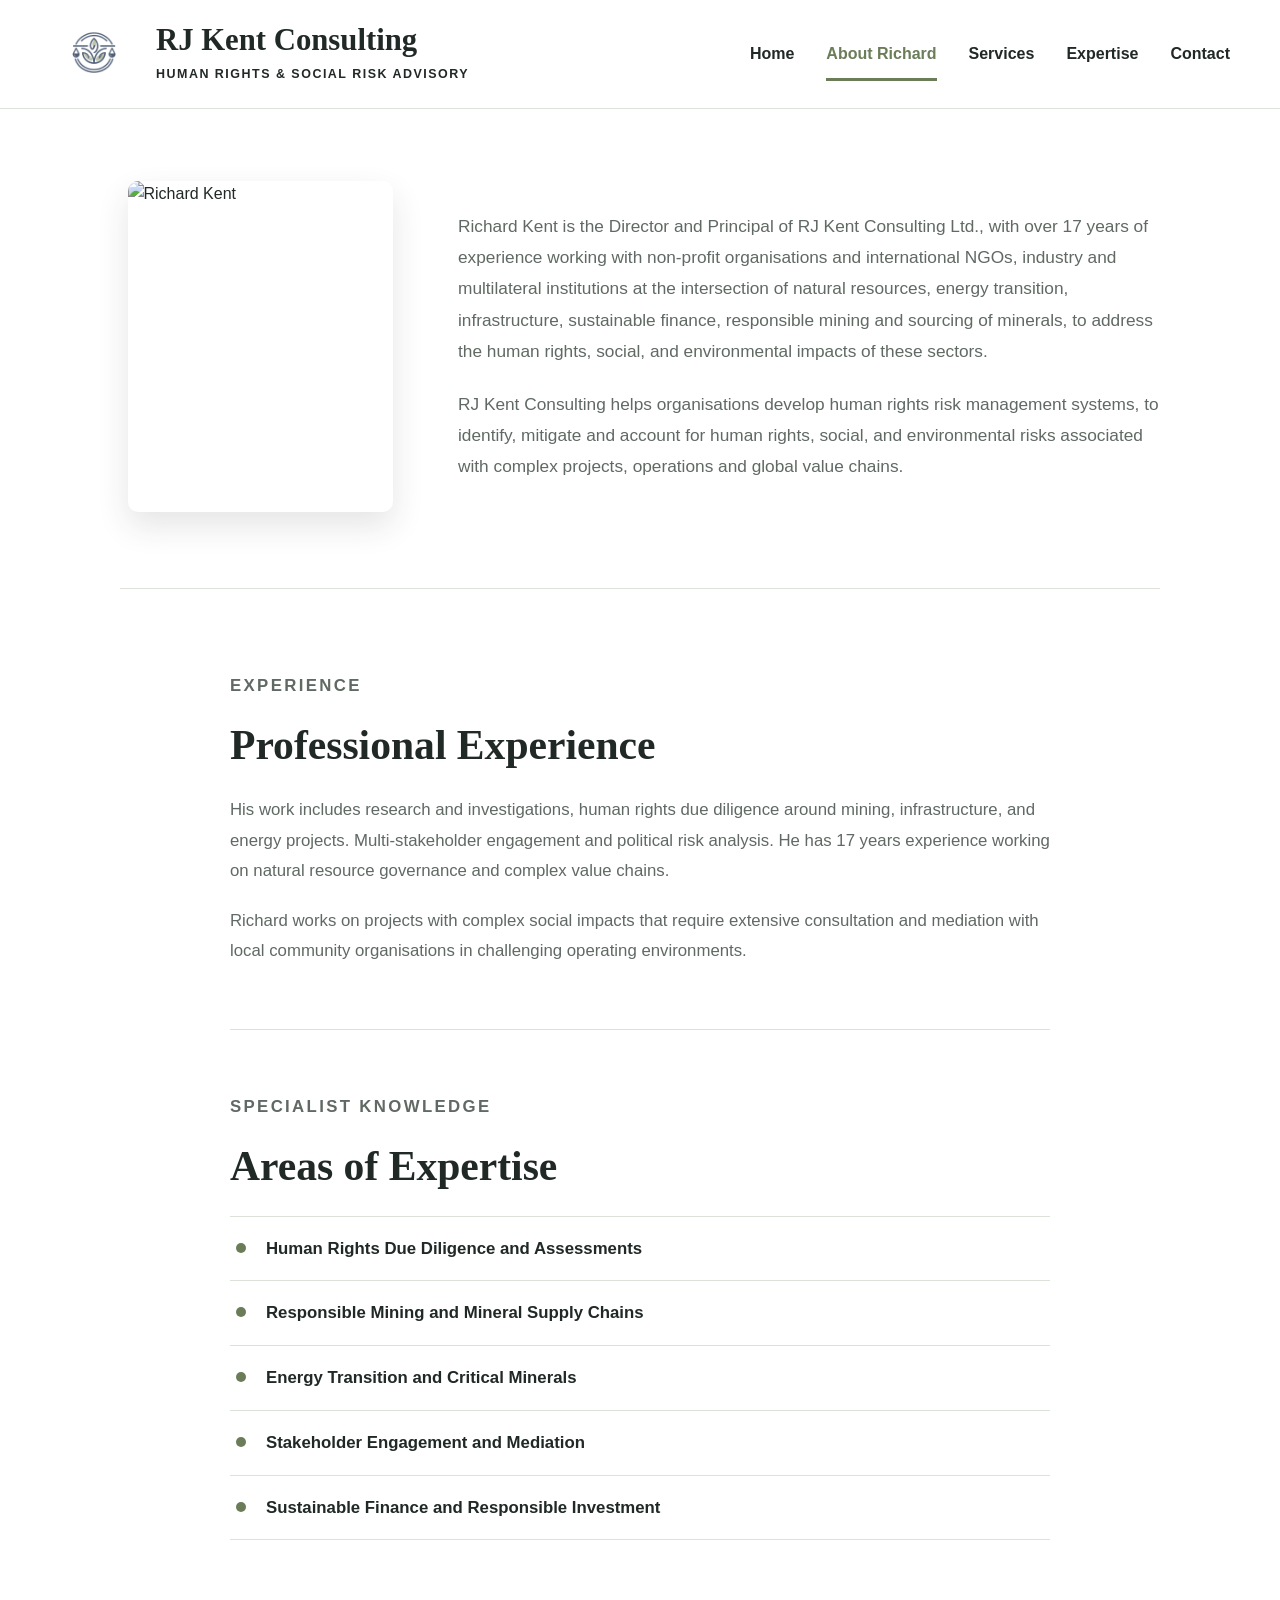
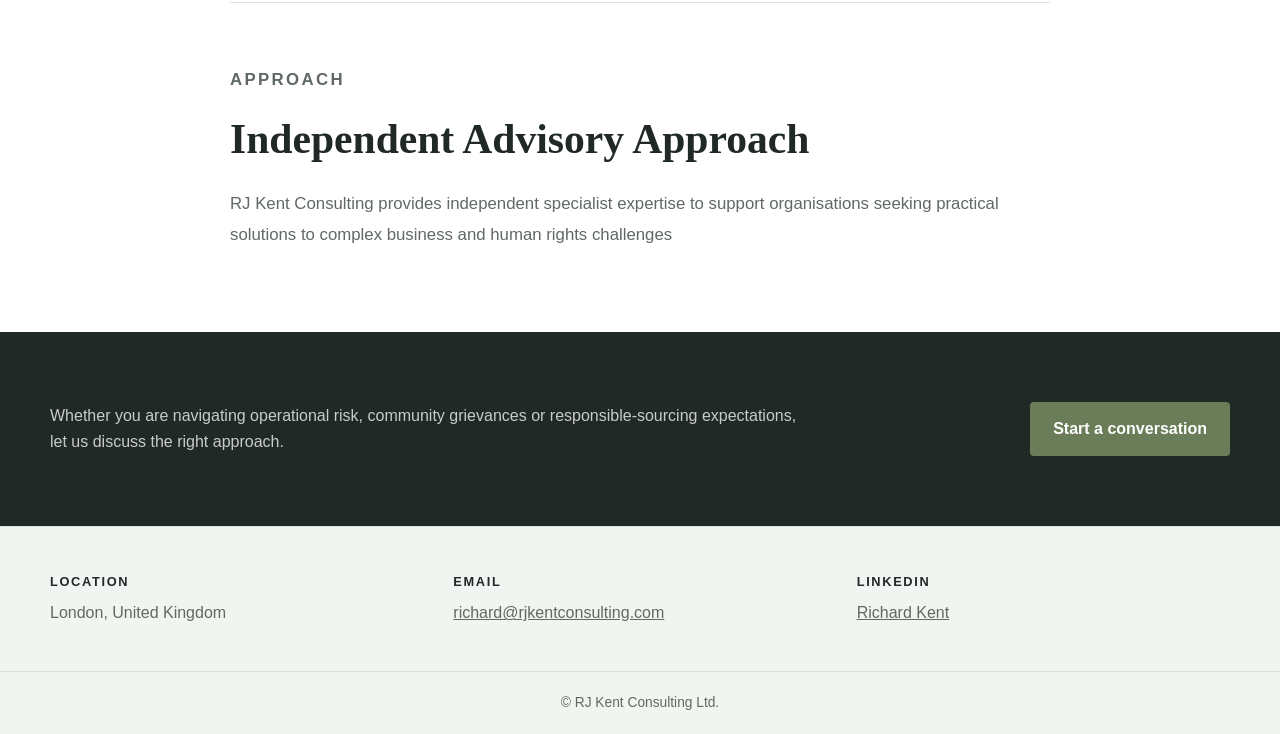
==== commit 4a065a9f: "Update about.html" ====
--- a/about.html
+++ b/about.html
@@ -101,27 +101,6 @@
 
 
 	<!-- Hero -->
-		<section class="about-banner">
-
-	<div class="about-banner-inner">
-
-		<p class="eyebrow">
-			Independent Specialist Advisory
-		</p>
-
-		<h1>
-			Experience grounded in Human rights, responsible mining, social risk and sustainable
-			resource development.
-		</h1>
-
-		<p>
-			RJ Kent Consulting Ltd. 
-		</p>
-
-	</div>
-
-</section>
-
 
 	<!-- About Richard -->
 
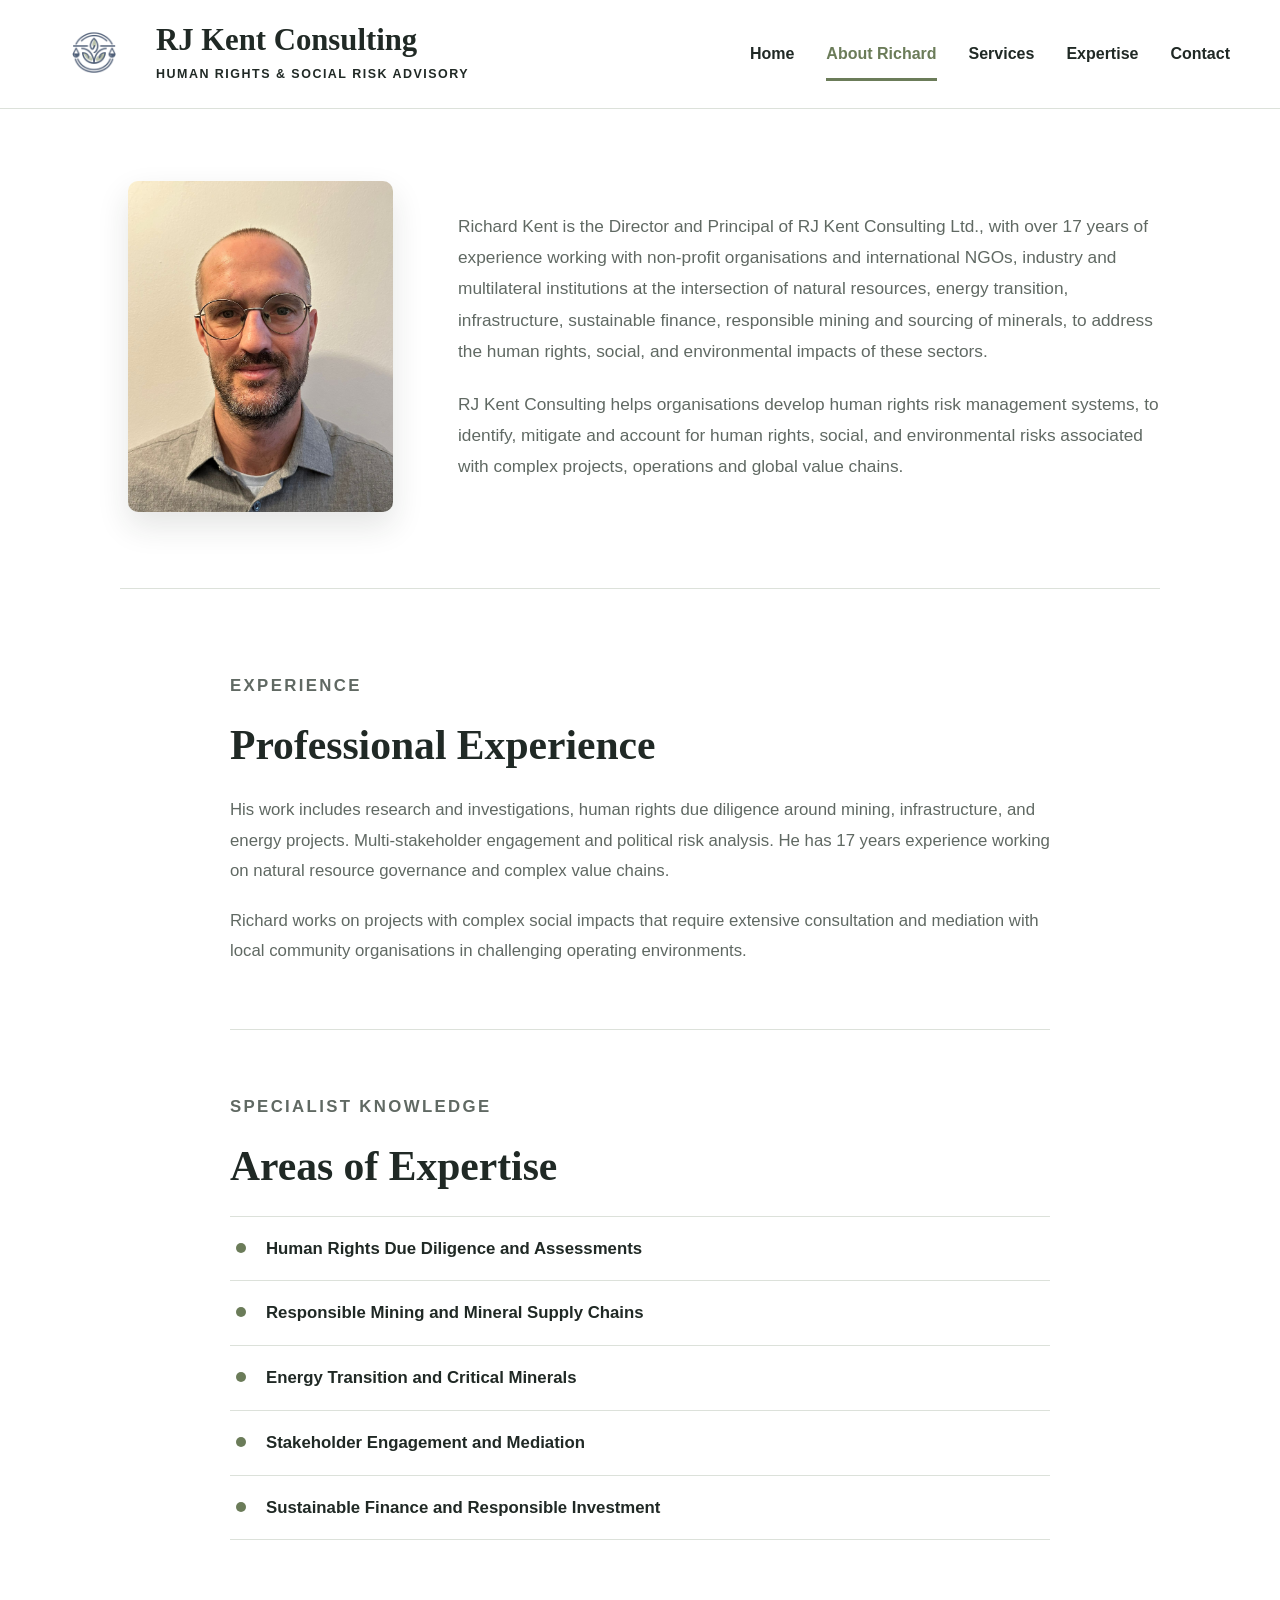
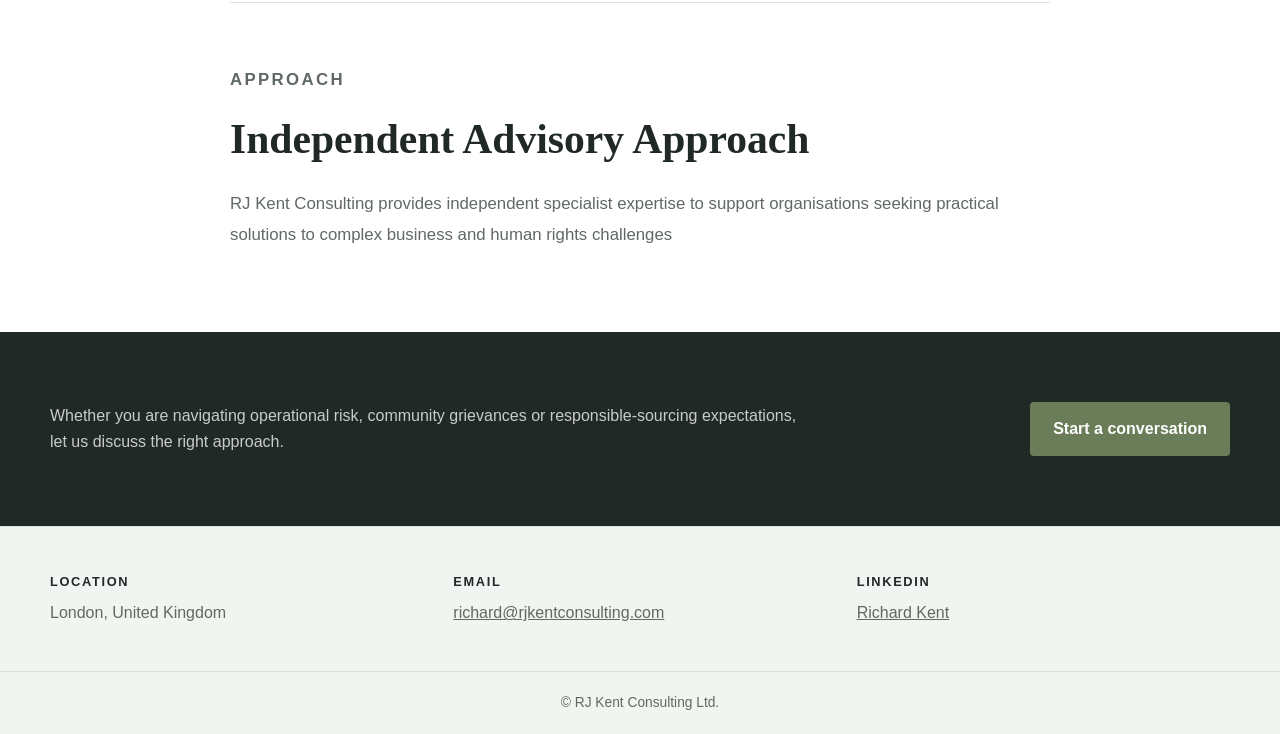
==== commit 49f9e2d4: "Update about.html" ====
--- a/about.html
+++ b/about.html
@@ -111,7 +111,7 @@
 			<div class="about-portrait">
 
 				<img
-					src="images/richard.jpeg"
+					src="images/richard_photo.jpeg"
 					alt="Richard Kent"
 				>
 
--- a/css/site.css
+++ b/css/site.css
@@ -801,3 +801,272 @@
 
 }
 
+/* Expertise page */
+
+.expertise-banner {
+	position: relative;
+	overflow: hidden;
+	background:
+		radial-gradient(
+			circle at 12% 24%,
+			rgba(255, 255, 255, 0.7),
+			transparent 38%
+		),
+		radial-gradient(
+			circle at 82% 20%,
+			rgba(103, 124, 84, 0.28),
+			transparent 40%
+		),
+		radial-gradient(
+			circle at 64% 92%,
+			rgba(191, 204, 179, 0.64),
+			transparent 46%
+		),
+		linear-gradient(
+			135deg,
+			#edf2e9 0%,
+			#dce6d5 50%,
+			#c6d3bb 100%
+		);
+}
+
+.expertise-banner::before,
+.expertise-banner::after {
+	content: "";
+	position: absolute;
+	border-radius: 50%;
+	filter: blur(60px);
+	pointer-events: none;
+}
+
+.expertise-banner::before {
+	top: -120px;
+	right: 7%;
+	width: 350px;
+	height: 350px;
+	background: rgba(84, 104, 68, 0.2);
+}
+
+.expertise-banner::after {
+	bottom: -170px;
+	left: 10%;
+	width: 430px;
+	height: 430px;
+	background: rgba(255, 255, 255, 0.55);
+}
+
+.expertise-banner-inner {
+	position: relative;
+	z-index: 1;
+	width: min(var(--max-width), calc(100% - 40px));
+	margin: 0 auto;
+	padding: 102px 0 108px;
+}
+
+.expertise-banner .eyebrow {
+	margin-bottom: 17px;
+	color: #58694b;
+}
+
+.expertise-banner h1 {
+	max-width: 940px;
+	margin: 0 0 25px;
+	color: var(--ink);
+	font-family: Georgia, "Times New Roman", serif;
+	font-size: clamp(2.9rem, 6vw, 5rem);
+	font-weight: 500;
+	line-height: 1.07;
+}
+
+.expertise-banner-summary {
+	max-width: 720px;
+	margin: 0;
+	color: #526058;
+	font-size: clamp(1.08rem, 2vw, 1.3rem);
+	line-height: 1.65;
+}
+
+.expertise-introduction {
+	padding-bottom: 55px;
+}
+
+.expertise-keywords {
+	display: flex;
+	flex-wrap: wrap;
+	gap: 10px;
+	margin-top: 34px;
+}
+
+.expertise-keywords span {
+	padding: 9px 15px;
+	color: #4d5e40;
+	background: var(--sage-light);
+	border: 1px solid rgba(107, 124, 89, 0.17);
+	border-radius: 999px;
+	font-size: 0.8rem;
+	font-weight: 800;
+}
+
+.expertise-main-section {
+	padding-top: 28px;
+}
+
+.expertise-grid {
+	display: grid;
+	grid-template-columns: repeat(2, minmax(0, 1fr));
+	gap: 28px;
+}
+
+.expertise-card {
+	display: flex;
+	min-height: 340px;
+	flex-direction: column;
+	padding: 36px;
+	background: #ffffff;
+	border: 1px solid var(--border);
+	border-radius: 12px;
+	box-shadow: 0 11px 30px rgba(29, 41, 34, 0.07);
+	transition:
+		transform 0.2s ease,
+		box-shadow 0.2s ease;
+}
+
+.expertise-card:hover {
+	transform: translateY(-4px);
+	box-shadow: 0 17px 38px rgba(29, 41, 34, 0.11);
+}
+
+.expertise-card::before {
+	content: "";
+	width: 62px;
+	height: 4px;
+	margin-bottom: 25px;
+	background: var(--sage);
+	border-radius: 999px;
+}
+
+.expertise-card-category {
+	margin: 0 0 9px;
+	color: var(--sage);
+	font-size: 0.76rem;
+	font-weight: 800;
+	letter-spacing: 0.12em;
+	text-transform: uppercase;
+}
+
+.expertise-card h2 {
+	margin: 0 0 17px;
+	font-family: Georgia, "Times New Roman", serif;
+	font-size: 1.65rem;
+	line-height: 1.24;
+}
+
+.expertise-card p:not(.expertise-card-category) {
+	flex-grow: 1;
+	margin: 0 0 26px;
+	color: var(--muted);
+}
+
+.expertise-work-section {
+	background: var(--soft);
+	border-top: 1px solid var(--border);
+	border-bottom: 1px solid var(--border);
+}
+
+.expertise-work-inner {
+	width: min(var(--max-width), calc(100% - 40px));
+	margin: 0 auto;
+	padding: 82px 0;
+}
+
+.work-grid {
+	display: grid;
+	grid-template-columns: repeat(2, minmax(0, 1fr));
+	gap: 28px;
+}
+
+.work-card {
+	padding: 34px;
+	background: #ffffff;
+	border: 1px solid var(--border);
+	border-radius: 10px;
+}
+
+.work-card h3 {
+	margin: 0 0 14px;
+	font-family: Georgia, "Times New Roman", serif;
+	font-size: 1.5rem;
+	line-height: 1.3;
+}
+
+.work-card p:not(.expertise-card-category) {
+	margin: 0 0 20px;
+	color: var(--muted);
+}
+
+.expertise-closing {
+	background: #ffffff;
+}
+
+.expertise-closing-inner {
+	width: min(860px, calc(100% - 40px));
+	margin: 0 auto;
+	padding: 86px 0;
+	text-align: center;
+}
+
+.expertise-closing h2 {
+	margin: 0 0 20px;
+	font-family: Georgia, "Times New Roman", serif;
+	font-size: clamp(2rem, 4vw, 3.15rem);
+	line-height: 1.18;
+}
+
+.expertise-closing p {
+	max-width: 680px;
+	margin: 0 auto 30px;
+	color: var(--muted);
+	font-size: 1.08rem;
+}
+
+@media screen and (max-width: 820px) {
+
+	.expertise-grid,
+	.work-grid {
+		grid-template-columns: 1fr;
+	}
+
+	.expertise-card {
+		min-height: 0;
+	}
+
+}
+
+@media screen and (max-width: 560px) {
+
+	.expertise-banner-inner,
+	.expertise-work-inner,
+	.expertise-closing-inner {
+		width: min(calc(100% - 26px), var(--max-width));
+	}
+
+	.expertise-banner-inner {
+		padding: 74px 0 78px;
+	}
+
+	.expertise-banner h1 {
+		font-size: 2.55rem;
+	}
+
+	.expertise-card,
+	.work-card {
+		padding: 27px;
+	}
+
+	.expertise-work-inner,
+	.expertise-closing-inner {
+		padding-top: 64px;
+		padding-bottom: 64px;
+	}
+
+}
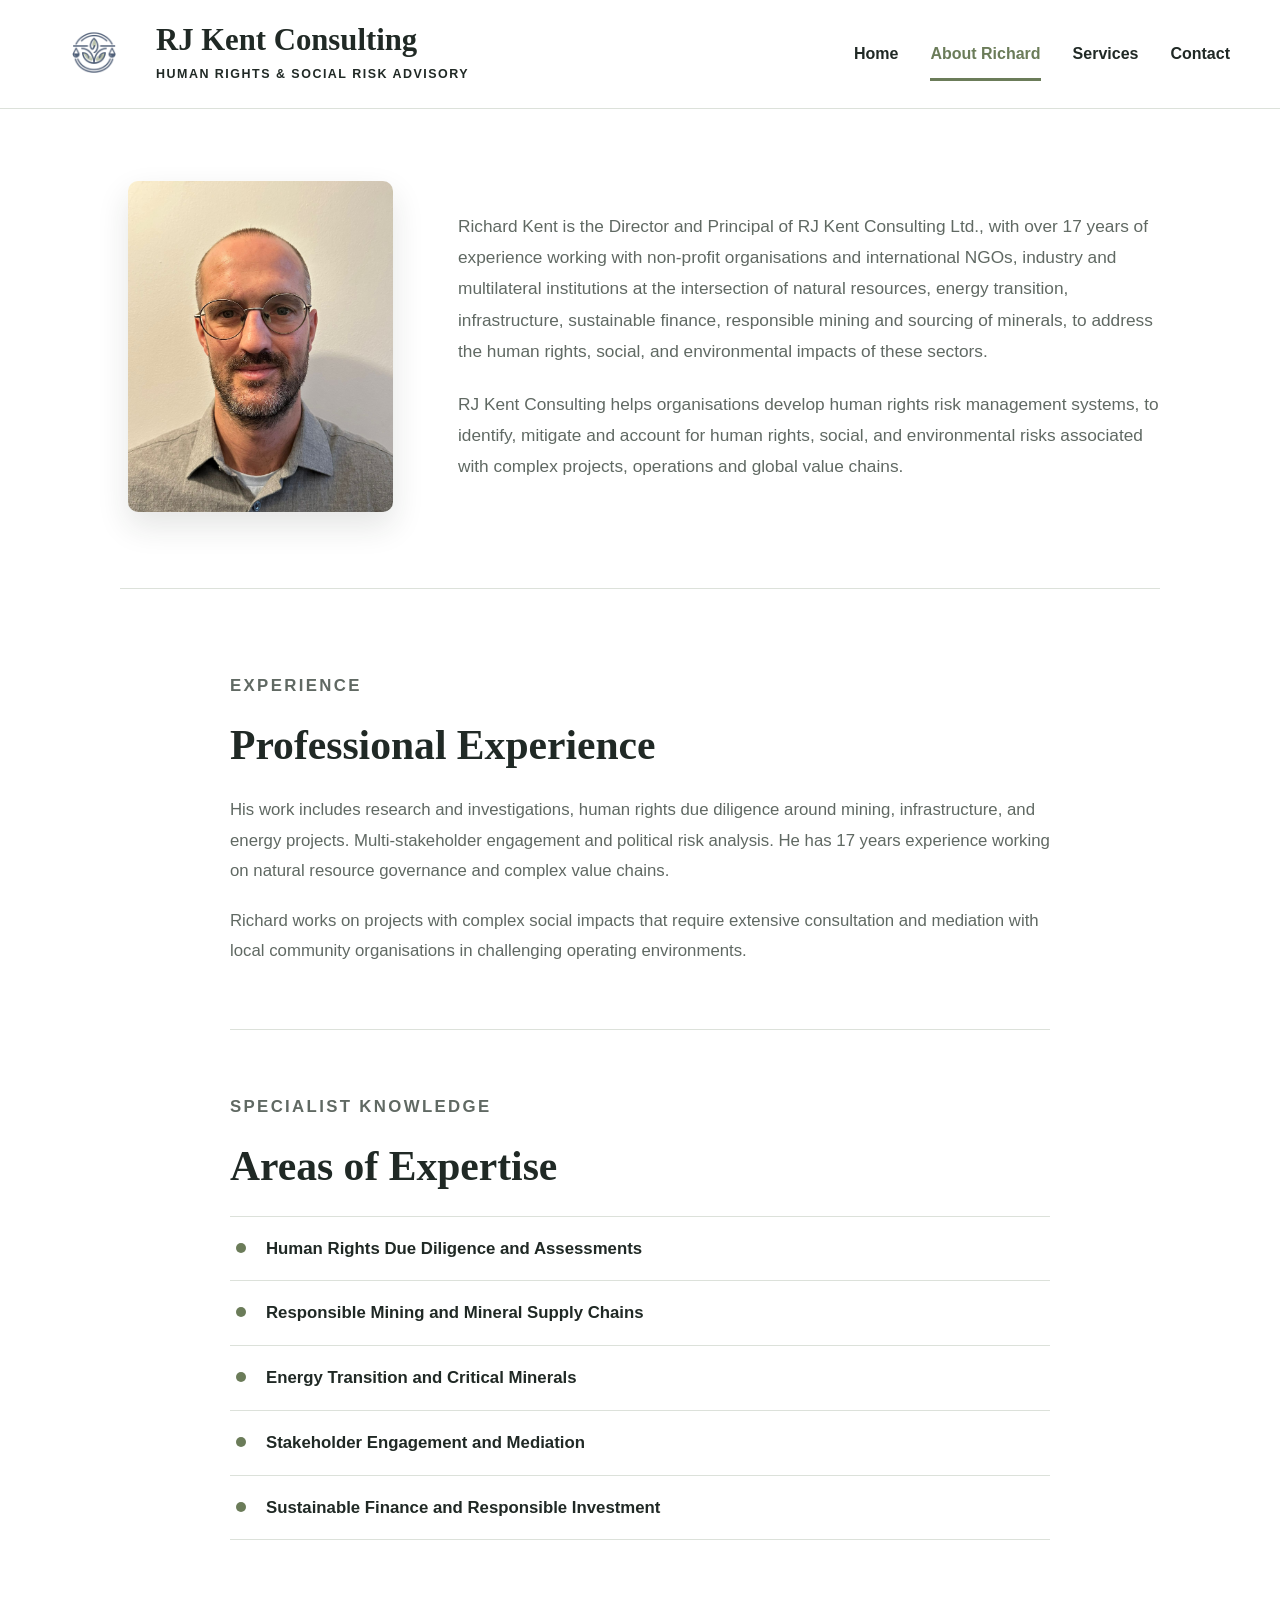
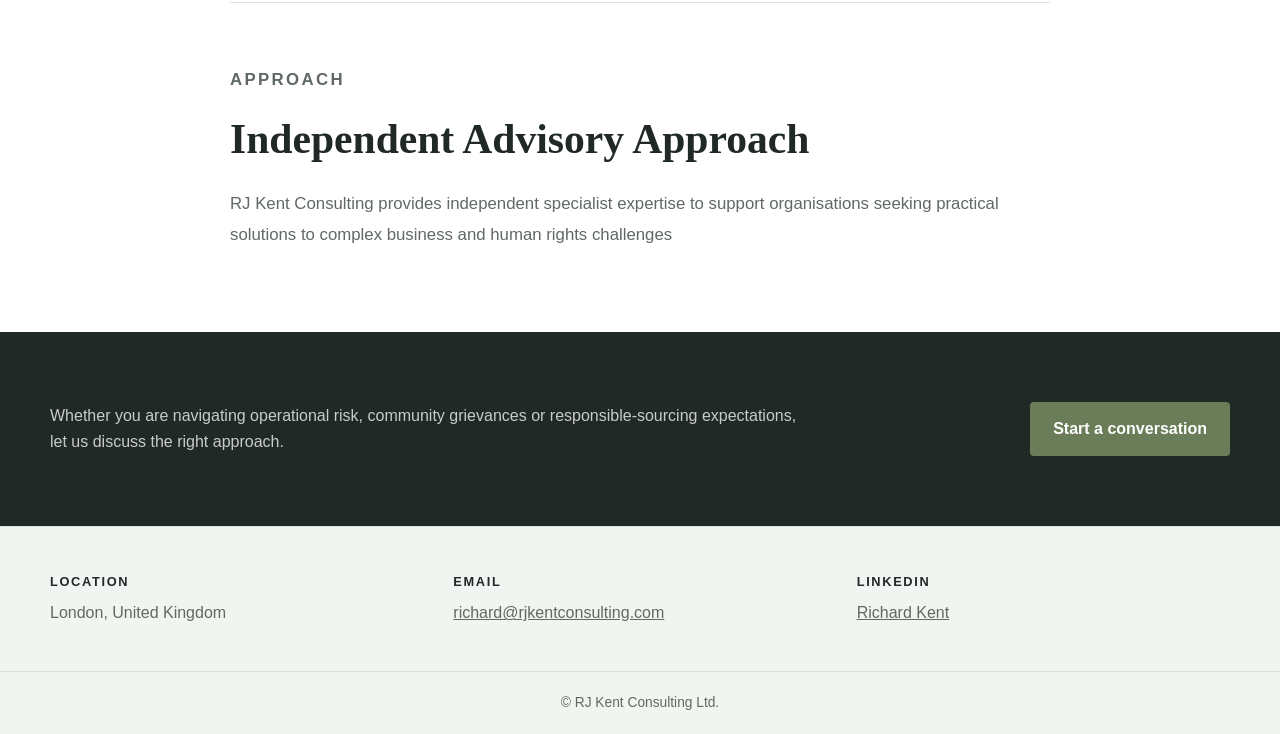
==== commit 0b7ea709: "Update about.html" ====
--- a/about.html
+++ b/about.html
@@ -78,10 +78,6 @@
 
 				<a href="services.html">
 					Services
-				</a>
-
-				<a href="expertise.html">
-					Expertise
 				</a>
 
 				<a href="#contact">
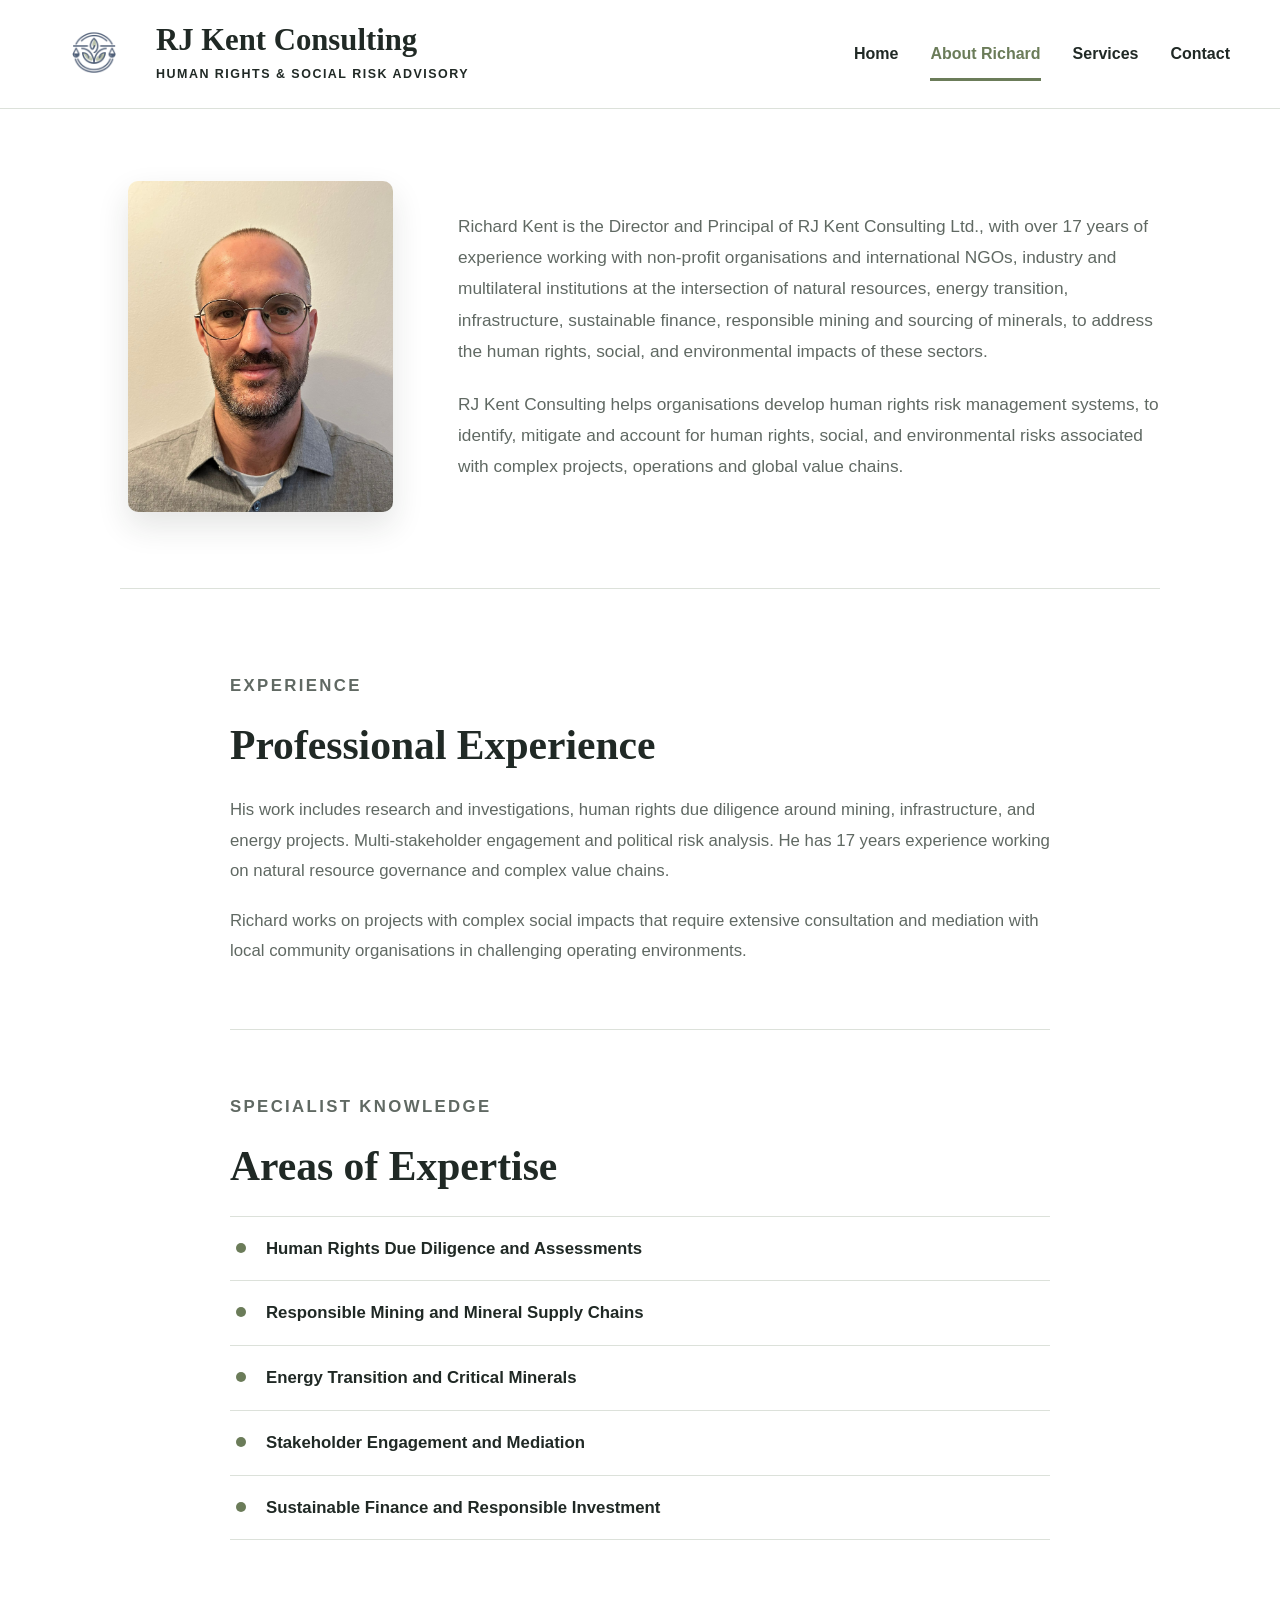
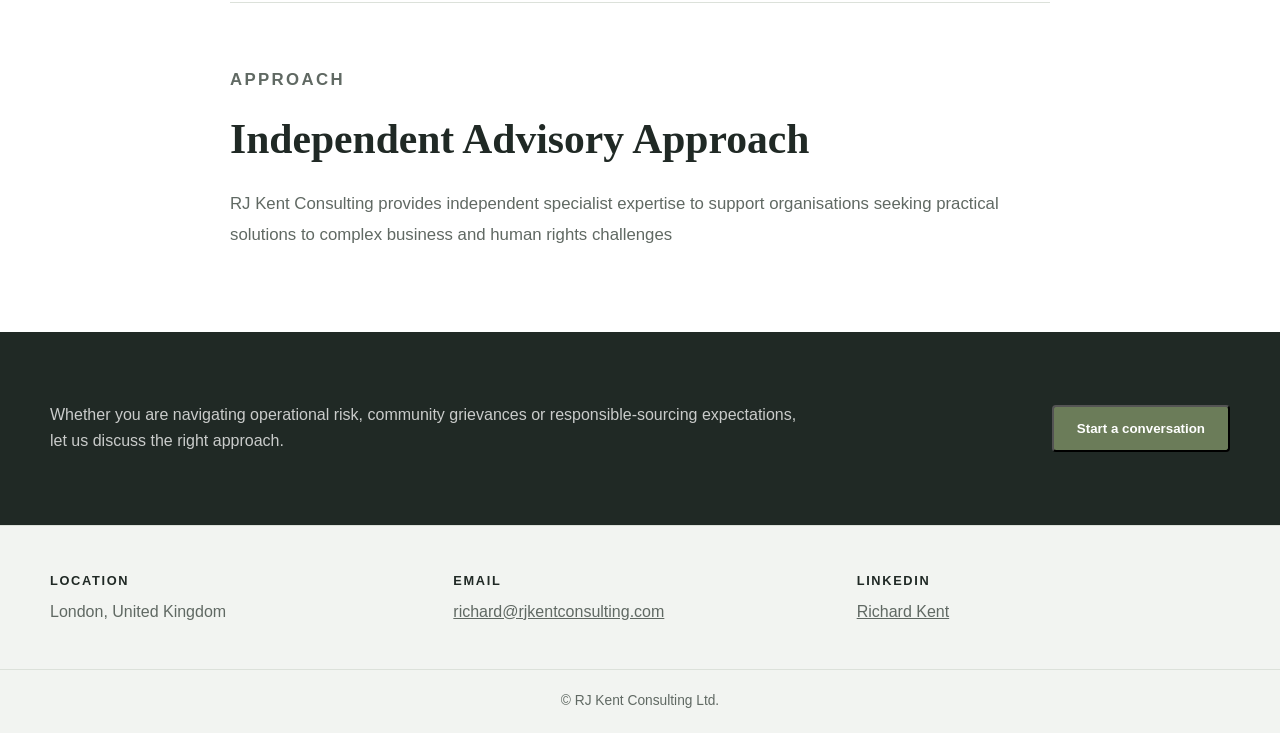
==== commit d135c6fe: "Update about.html" ====
--- a/about.html
+++ b/about.html
@@ -230,12 +230,16 @@
 
 			</div>
 
-			<a
-				class="button"
-				href="mailto:richard@rjkentconsulting.com"
-			>
-				Start a conversation
-			</a>
+				<button
+	type="button"
+	class="button"
+	id="open-contact-dialog"
+>
+	Start a conversation
+</button>
+		</div>
+
+	</section>  
 
 		</div>
 
@@ -302,7 +306,257 @@
 		</div>
 
 	</footer>
-
+<!------ Contact Conversation Section ------->
+	<dialog
+	id="contact-dialog"
+	class="contact-dialog"
+	aria-labelledby="contact-dialog-title"
+>
+	<div class="contact-dialog-header">
+
+		<div>
+
+			<p class="eyebrow">
+				Project Enquiry
+			</p>
+
+			<h2 id="contact-dialog-title">
+				Start a conversation
+			</h2>
+
+		</div>
+
+		<button
+			type="button"
+			class="contact-dialog-close"
+			id="close-contact-dialog"
+			aria-label="Close contact form"
+		>
+			&times;
+		</button>
+
+	</div>
+
+	<p class="contact-dialog-intro">
+		Send a short message outlining how RJ Kent Consulting may assist.
+	</p>
+
+	<form
+		id="contact-form"
+		class="contact-form"
+		action="https://formspree.io/f/mjgnqgnq"
+		method="POST"
+	>
+
+		<div class="contact-field">
+
+			<label for="contact-subject">
+				Subject
+			</label>
+
+			<input
+				type="text"
+				id="contact-subject"
+				name="subject"
+				required
+			>
+
+		</div>
+
+		<div class="contact-field">
+
+			<label for="contact-name">
+				Name
+			</label>
+
+			<input
+				type="text"
+				id="contact-name"
+				name="name"
+				autocomplete="name"
+				required
+			>
+
+		</div>
+
+		<div class="contact-field">
+
+			<label for="contact-email">
+				Email
+			</label>
+
+			<input
+				type="email"
+				id="contact-email"
+				name="email"
+				autocomplete="email"
+				required
+			>
+
+		</div>
+
+		<div class="contact-field">
+
+			<label for="contact-message">
+				Message
+			</label>
+
+			<textarea
+				id="contact-message"
+				name="message"
+				rows="6"
+				required
+			></textarea>
+
+		</div>
+
+		<div class="contact-honeypot" aria-hidden="true">
+
+			<label for="contact-website">
+				Website
+			</label>
+
+			<input
+				type="text"
+				id="contact-website"
+				name="_gotcha"
+				tabindex="-1"
+				autocomplete="off"
+			>
+
+		</div>
+
+		<input
+			type="hidden"
+			name="_subject"
+			value="New enquiry from RJ Kent Consulting website"
+		>
+
+		<div
+			id="contact-form-status"
+			class="contact-form-status"
+			role="status"
+			aria-live="polite"
+		></div>
+
+		<div class="contact-form-actions">
+
+			<button
+	type="button"
+	class="button button-outline contact-cancel"
+	id="cancel-contact-dialog"
+>
+	Cancel
+</button>
+
+			<button
+				type="submit"
+				class="button contact-submit"
+			>
+				Send message
+			</button>
+
+		</div>
+
+	</form>
+
+</dialog>
+<script>
+	document.addEventListener("DOMContentLoaded", function () {
+		const dialog = document.getElementById("contact-dialog");
+		const openButton = document.getElementById("open-contact-dialog");
+		const closeButton = document.getElementById("close-contact-dialog");
+		const cancelButton = document.getElementById("cancel-contact-dialog");
+		const form = document.getElementById("contact-form");
+		const submitButton = form.querySelector('button[type="submit"]');
+		const status = document.getElementById("contact-form-status");
+
+		function openDialog() {
+			dialog.showModal();
+
+			window.setTimeout(function () {
+				document.getElementById("contact-subject").focus();
+			}, 50);
+		}
+
+		function closeDialog() {
+			dialog.close();
+		}
+
+		openButton.addEventListener("click", openDialog);
+		closeButton.addEventListener("click", closeDialog);
+		cancelButton.addEventListener("click", closeDialog);
+
+		dialog.addEventListener("click", function (event) {
+			const bounds = dialog.getBoundingClientRect();
+
+			const clickedOutside =
+				event.clientX < bounds.left ||
+				event.clientX > bounds.right ||
+				event.clientY < bounds.top ||
+				event.clientY > bounds.bottom;
+
+			if (clickedOutside) {
+				closeDialog();
+			}
+		});
+
+		form.addEventListener("submit", async function (event) {
+			event.preventDefault();
+
+			submitButton.disabled = true;
+			submitButton.textContent = "Sending…";
+
+			status.className = "contact-form-status";
+			status.textContent = "";
+
+			try {
+				const response = await fetch(form.action, {
+					method: "POST",
+					body: new FormData(form),
+					headers: {
+						Accept: "application/json"
+					}
+				});
+
+				if (!response.ok) {
+					throw new Error("Submission failed");
+				}
+
+				form.reset();
+
+				status.textContent =
+					"Thank you. Your message has been sent successfully.";
+
+				status.className =
+					"contact-form-status is-success";
+
+				submitButton.textContent = "Message sent";
+
+				window.setTimeout(function () {
+					closeDialog();
+
+					status.className = "contact-form-status";
+					status.textContent = "";
+
+					submitButton.disabled = false;
+					submitButton.textContent = "Send message";
+				}, 2200);
+
+			} catch (error) {
+				status.textContent =
+					"Your message could not be sent. Please try again or email richard@rjkentconsulting.com.";
+
+				status.className =
+					"contact-form-status is-error";
+
+				submitButton.disabled = false;
+				submitButton.textContent = "Send message";
+			}
+		});
+	});
+</script>
+	
 </body>
 
 </html>
--- a/css/site.css
+++ b/css/site.css
@@ -1070,3 +1070,273 @@
 	}
 
 }
+/* Contact dialog */
+
+.contact-dialog {
+	width: min(620px, calc(100% - 30px));
+	max-height: calc(100vh - 40px);
+	margin: auto;
+	padding: 0;
+	overflow-y: auto;
+	color: var(--ink);
+	background: #ffffff;
+	border: 1px solid var(--border);
+	border-radius: 14px;
+	box-shadow: 0 28px 90px rgba(23, 33, 27, 0.3);
+}
+
+.contact-dialog::backdrop {
+	background: rgba(31, 41, 38, 0.72);
+	backdrop-filter: blur(6px);
+}
+
+.contact-dialog[open] {
+	animation: contact-dialog-in 0.2s ease-out;
+}
+
+@keyframes contact-dialog-in {
+	from {
+		opacity: 0;
+		transform: translateY(18px) scale(0.98);
+	}
+
+	to {
+		opacity: 1;
+		transform: translateY(0) scale(1);
+	}
+}
+
+.contact-dialog-header {
+	display: flex;
+	align-items: flex-start;
+	justify-content: space-between;
+	gap: 24px;
+	padding: 34px 38px 18px;
+	background:
+		radial-gradient(
+			circle at 85% 20%,
+			rgba(107, 124, 89, 0.22),
+			transparent 45%
+		),
+		linear-gradient(
+			135deg,
+			#f2f5ef,
+			#dfe8d8
+		);
+	border-bottom: 1px solid var(--border);
+}
+
+.contact-dialog-header .eyebrow {
+	margin-bottom: 8px;
+}
+
+.contact-dialog-header h2 {
+	margin: 0;
+	font-family: Georgia, "Times New Roman", serif;
+	font-size: clamp(2rem, 5vw, 2.7rem);
+	font-weight: 500;
+	line-height: 1.12;
+}
+
+.contact-dialog-close {
+	display: flex;
+	align-items: center;
+	justify-content: center;
+
+	width: 42px;
+	height: 42px;
+
+	padding: 0;
+
+	background: rgba(255,255,255,.75);
+	backdrop-filter: blur(8px);
+
+	border: 1px solid rgba(107,124,89,.18);
+	border-radius: 50%;
+
+	color: #58694b;
+
+	font-size: 1.5rem;
+	font-weight: 300;
+	line-height: 1;
+
+	cursor: pointer;
+
+	transition:
+		background .2s ease,
+		border-color .2s ease,
+		transform .2s ease,
+		box-shadow .2s ease;
+}
+
+.contact-dialog-close:hover {
+
+	background: white;
+
+	border-color: var(--sage);
+
+	color: var(--sage);
+
+	transform: rotate(90deg);
+
+	box-shadow: 0 8px 20px rgba(0,0,0,.12);
+
+}
+
+.contact-dialog-close:active {
+
+	transform: rotate(90deg) scale(.95);
+
+}
+
+.contact-dialog-close:focus-visible {
+
+	outline: none;
+
+	box-shadow:
+		0 0 0 4px rgba(107,124,89,.18);
+
+}
+
+.contact-dialog-intro {
+	margin: 0;
+	padding: 24px 38px 6px;
+	color: var(--muted);
+}
+
+.contact-form {
+	padding: 20px 38px 38px;
+}
+
+.contact-field {
+	margin-bottom: 20px;
+}
+
+.contact-field label {
+	display: block;
+	margin-bottom: 7px;
+	color: var(--ink);
+	font-size: 0.78rem;
+	font-weight: 800;
+	letter-spacing: 0.08em;
+	text-transform: uppercase;
+}
+
+.contact-field input,
+.contact-field textarea {
+	width: 100%;
+	padding: 13px 14px;
+	color: var(--ink);
+	background: #fafbf9;
+	border: 1px solid #ccd5c9;
+	border-radius: 7px;
+	font: inherit;
+	transition:
+		border-color 0.2s ease,
+		box-shadow 0.2s ease,
+		background 0.2s ease;
+}
+
+.contact-field input:focus,
+.contact-field textarea:focus {
+	background: #ffffff;
+	border-color: var(--sage);
+	outline: none;
+	box-shadow: 0 0 0 4px rgba(107, 124, 89, 0.14);
+}
+
+.contact-field textarea {
+	min-height: 150px;
+	resize: vertical;
+}
+
+.contact-form-actions {
+	display: flex;
+	align-items: center;
+	justify-content: flex-end;
+	gap: 12px;
+	margin-top: 28px;
+	padding-top: 24px;
+	border-top: 1px solid var(--border);
+}
+
+.contact-cancel {
+	color: var(--sage);
+	background: transparent;
+	border: 1px solid var(--sage);
+	cursor: pointer;
+}
+
+.contact-cancel:hover {
+	color: #ffffff;
+	background: var(--sage);
+}
+
+.contact-submit {
+	border: 0;
+	cursor: pointer;
+}
+
+.contact-submit:disabled {
+	cursor: wait;
+	opacity: 0.65;
+}
+
+.contact-honeypot {
+	position: absolute;
+	left: -10000px;
+	width: 1px;
+	height: 1px;
+	overflow: hidden;
+}
+
+.contact-form-status {
+	display: none;
+	margin-bottom: 20px;
+	padding: 12px 14px;
+	border-radius: 7px;
+}
+
+.contact-form-status.is-success {
+	display: block;
+	color: #34452d;
+	background: #e8eee2;
+	border: 1px solid #ccd9c3;
+}
+
+.contact-form-status.is-error {
+	display: block;
+	color: #762e2e;
+	background: #f7e9e9;
+	border: 1px solid #e5c8c8;
+}
+
+@media screen and (max-width: 560px) {
+
+	.contact-dialog {
+		width: calc(100% - 18px);
+		max-height: calc(100vh - 18px);
+	}
+
+	.contact-dialog-header {
+		padding: 27px 22px 16px;
+	}
+
+	.contact-dialog-intro {
+		padding: 21px 22px 4px;
+	}
+
+	.contact-form {
+		padding: 18px 22px 26px;
+	}
+
+	.contact-form-actions {
+		align-items: stretch;
+		flex-direction: column-reverse;
+	}
+
+	.contact-form-actions button {
+		width: 100%;
+	}
+
+}
